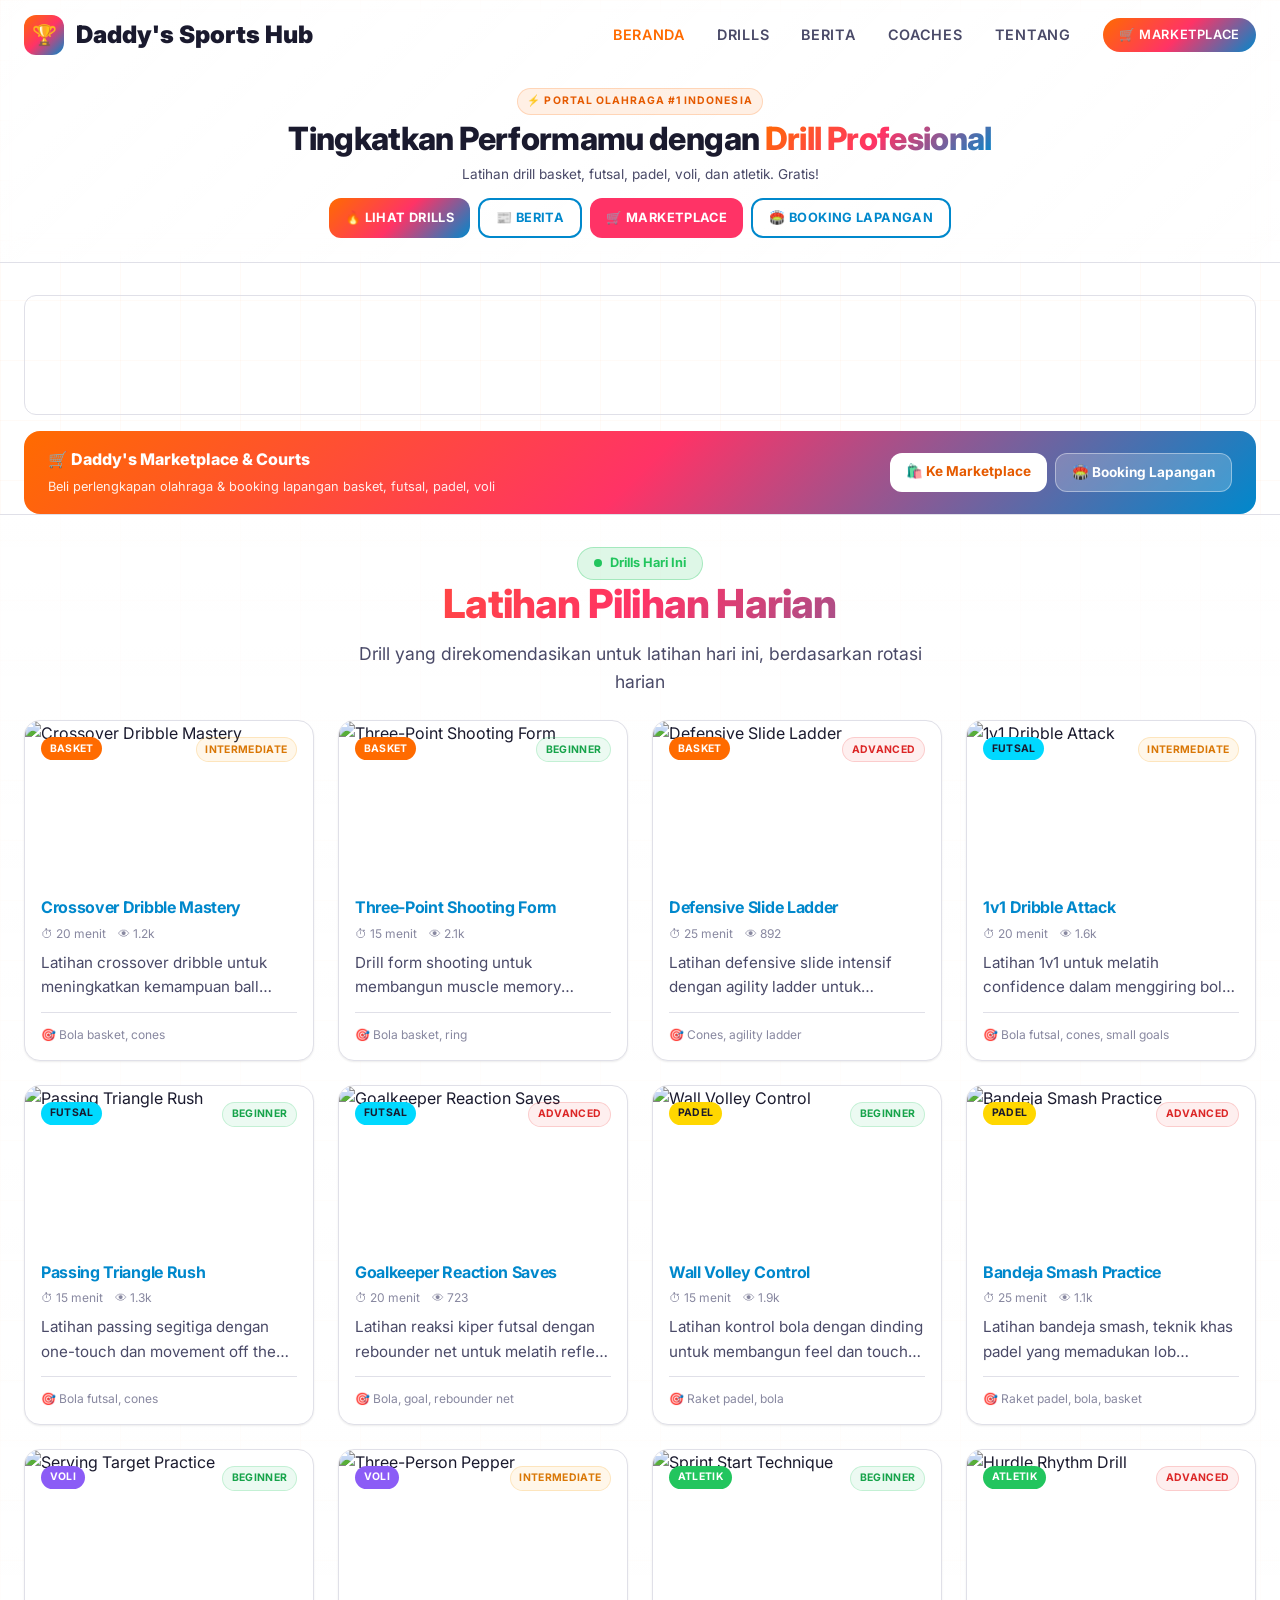
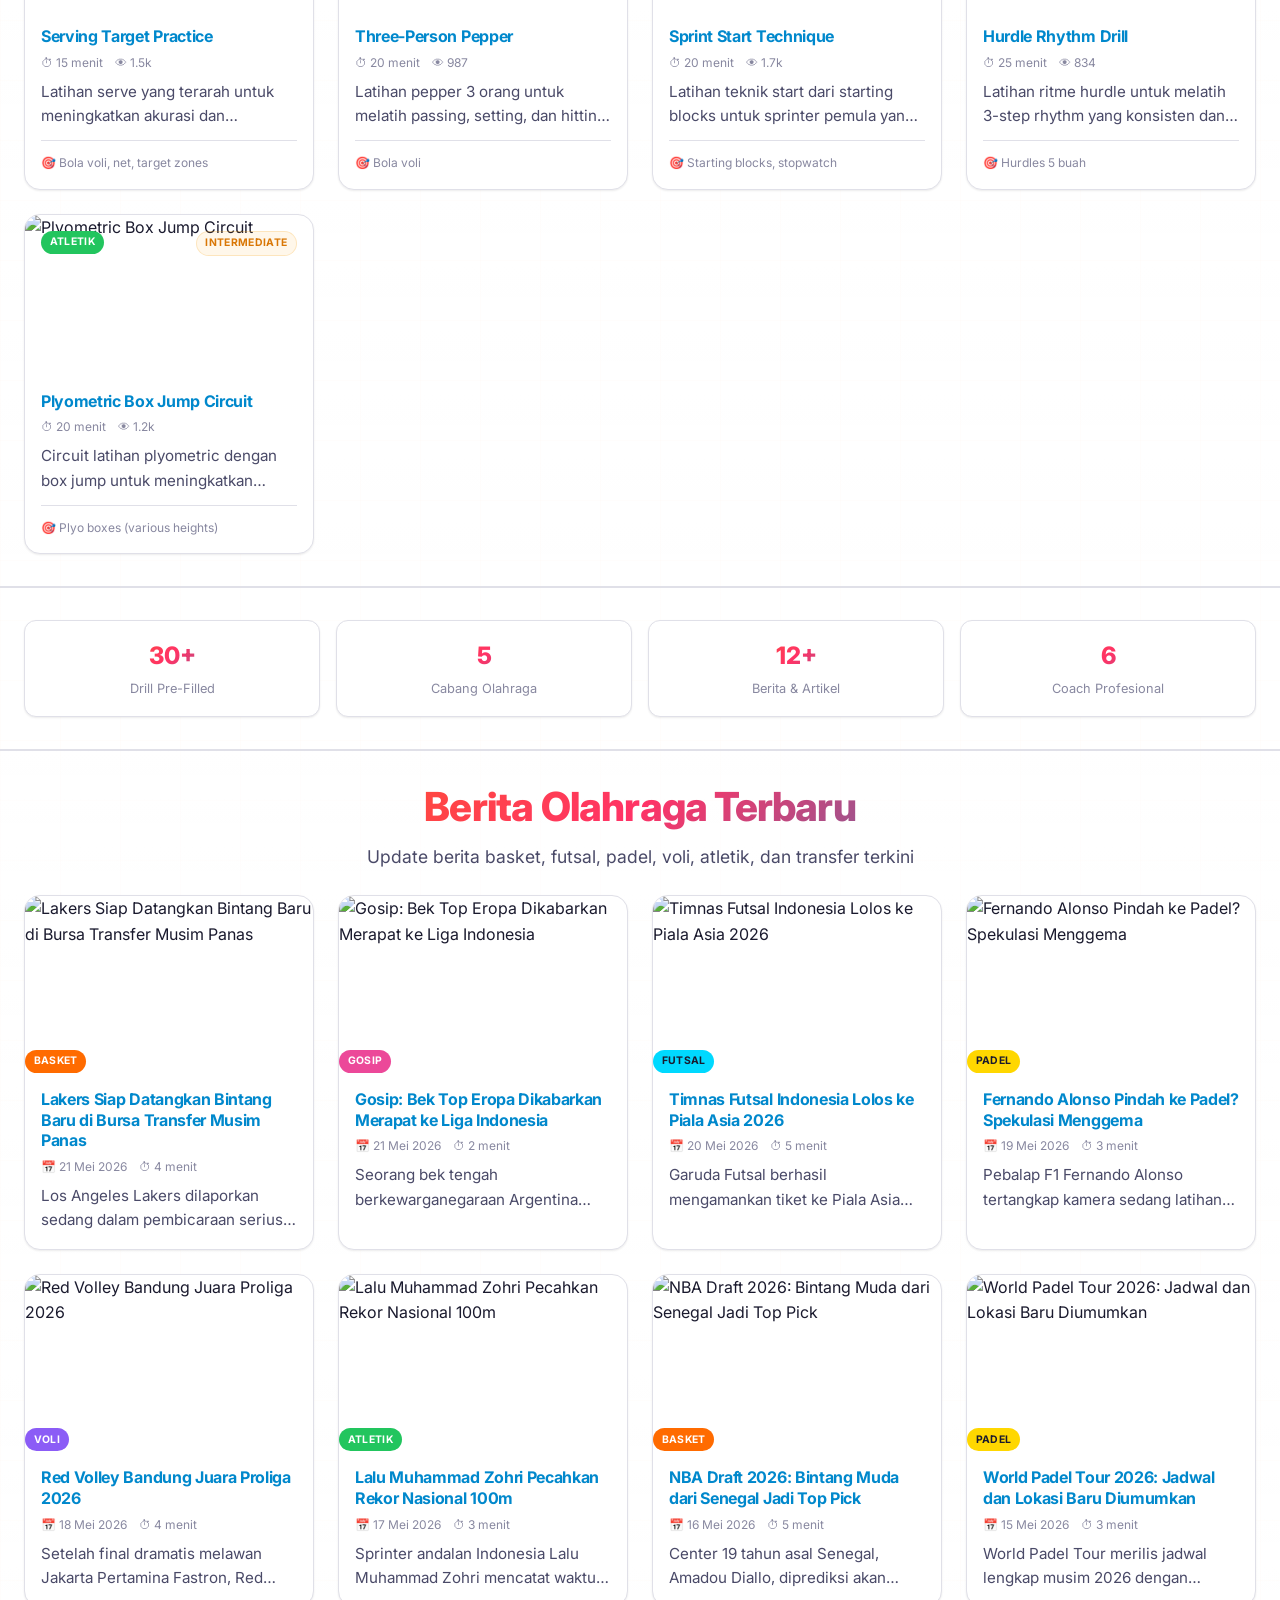
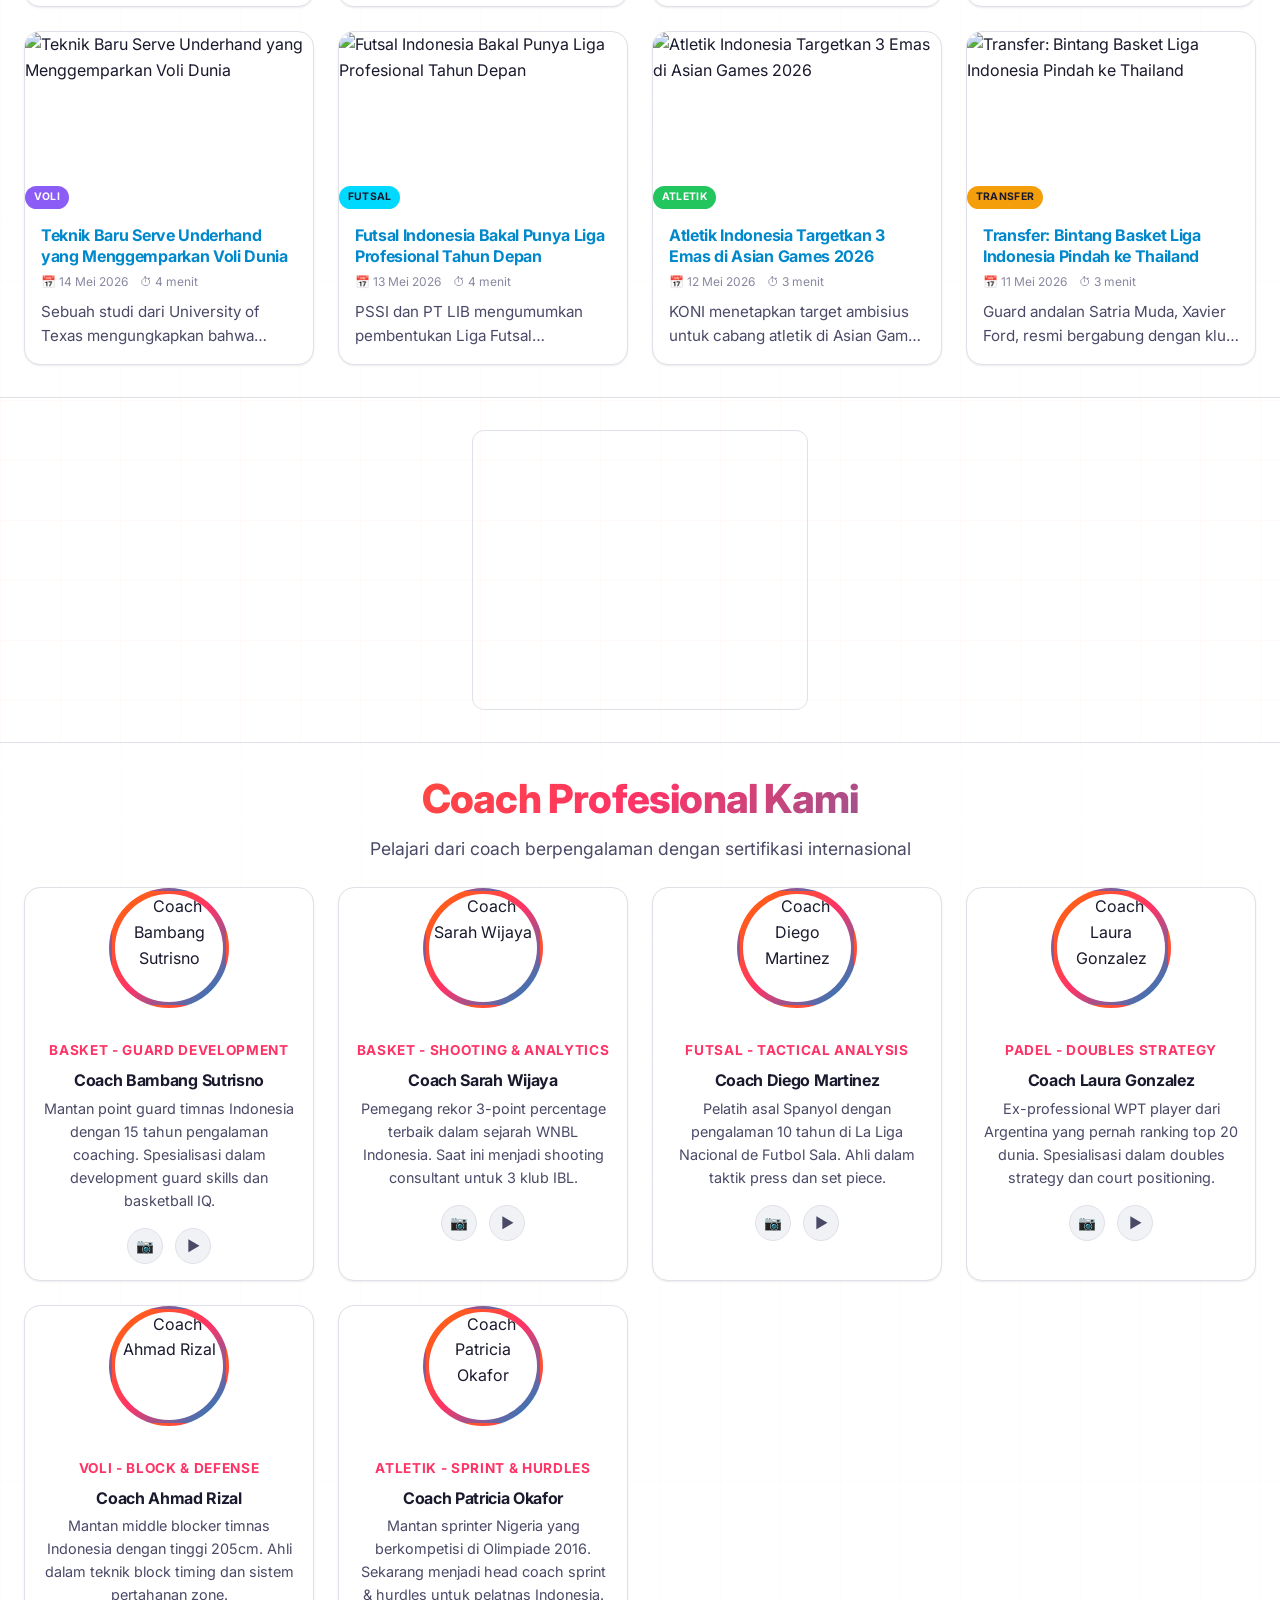
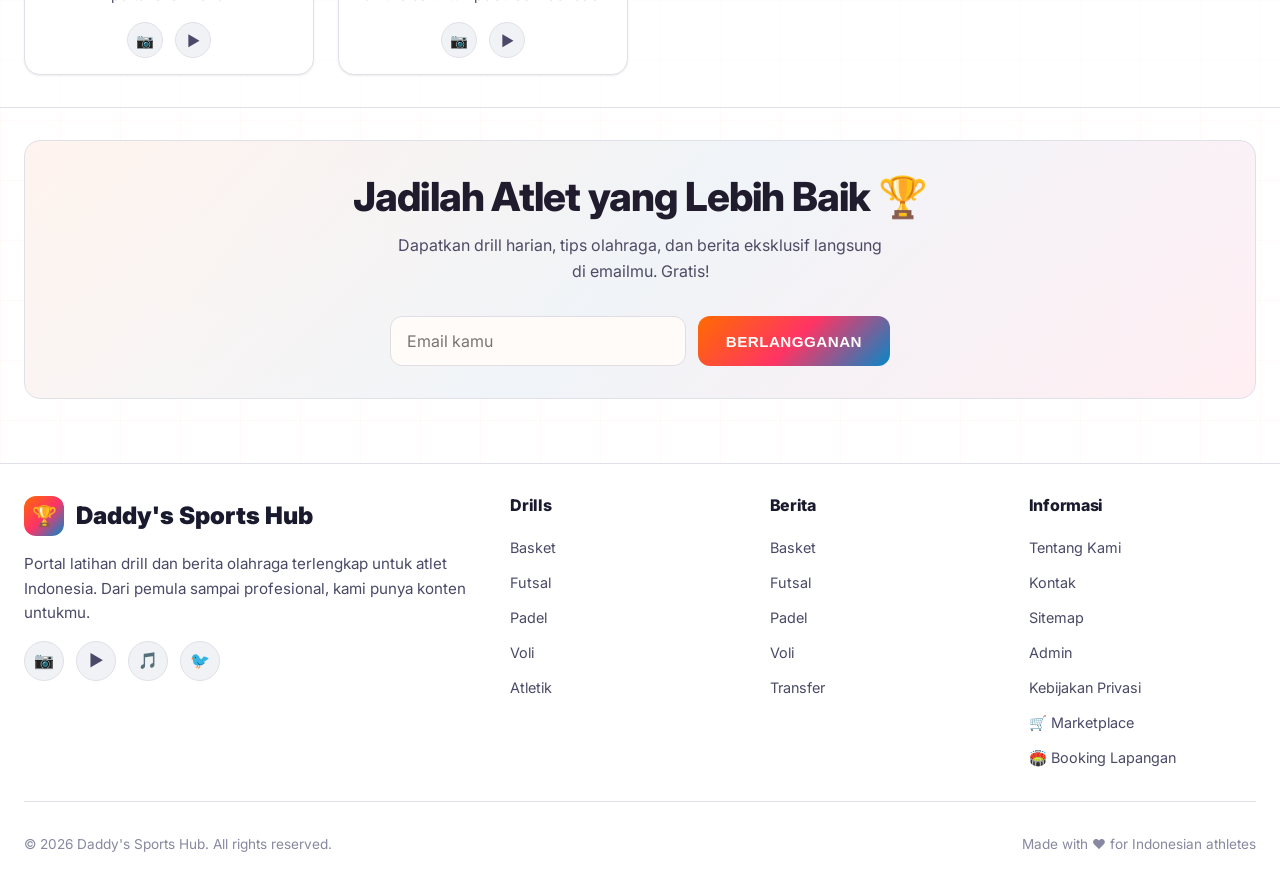
==== index.html @ c24eebd4 "init sports-drills-web" ====
<!DOCTYPE html>
<html lang="id">
<head>
  <meta charset="UTF-8">
  <meta name="viewport" content="width=device-width, initial-scale=1.0">
  <title>Daddy's Sports Hub - Latihan & Berita Olahraga Terlengkap</title>
  <meta name="description" content="Daddy's Sports Hub - Portal latihan drill basket, futsal, padel, voli, dan atletik terlengkap. Berita olahraga, tips dari coach profesional, dan konten sporty untuk atlet Indonesia.">
  <meta name="keywords" content="latihan basket, drill futsal, padel indonesia, voli, atletik, berita olahraga, tips olahraga">
  <meta property="og:title" content="Daddy's Sports Hub - Latihan & Berita Olahraga">
  <meta property="og:description" content="Portal latihan drill dan berita olahraga terlengkap untuk atlet Indonesia">
  <meta property="og:type" content="website">
  <meta property="og:url" content="https://www.daddys-sporthub.com/">
  <link rel="canonical" href="https://www.daddys-sporthub.com/">
  <link rel="preconnect" href="https://fonts.googleapis.com">
  <link rel="preconnect" href="https://fonts.gstatic.com" crossorigin>
  <link href="https://fonts.googleapis.com/css2?family=Inter:wght@400;500;600;700;800;900&display=swap" rel="stylesheet">
  <link rel="stylesheet" href="css/styles.css?v=2">
  <!-- Google AdSense -->
  <script async src="https://pagead2.googlesyndication.com/pagead/js/adsbygoogle.js?client=ca-pub-XXXXXXXXXXXXXXXX" crossorigin="anonymous"></script>
</head>
<body>
  <!-- Header + Hero -->
  <header class="header" style="position:relative;background: linear-gradient(135deg, rgba(255,255,255,0.35) 0%, rgba(255,255,255,0.25) 100%), url('https://images.unsplash.com/photo-1548690312-e3b507d8c110?w=1920') center/cover; border-bottom: 1px solid var(--border);">
    <div class="container header-inner">
      <a href="index.html" class="logo">
        <div class="logo-icon">🏆</div>
        <span>Daddy's Sports Hub</span>
      </a>
      <nav class="nav" role="navigation" aria-label="Main navigation">
        <a href="index.html" class="active">Beranda</a>
        <a href="drills.html">Drills</a>
        <a href="news.html">Berita</a>
        <a href="coaches.html">Coaches</a>
        <a href="about.html">Tentang</a>
        <a href="https://marketplace.daddys-sporthub.com" target="_blank" rel="noopener" style="background:var(--gradient-hero);color:#fff;padding:0.4rem 1rem;border-radius:9999px;font-size:0.8rem;">🛒 Marketplace</a>
      </nav>
      <button class="mobile-toggle" aria-label="Toggle menu" aria-expanded="false">☰</button>
    </div>
    <div class="container" style="text-align:center;padding: 1rem 0 1.5rem;">
      <div class="hero-badge" style="font-size:0.65rem;padding:0.25rem 0.6rem;margin-bottom:0.35rem;">⚡ Portal Olahraga #1 Indonesia</div>
      <h1 style="font-size:clamp(1.25rem, 3vw, 2rem);margin-bottom:0.35rem;">Tingkatkan Performamu dengan <span class="text-gradient">Drill Profesional</span></h1>
      <p style="font-size:0.85rem;margin-bottom:0.75rem;color:var(--text-secondary);">Latihan drill basket, futsal, padel, voli, dan atletik. Gratis!</p>
      <div style="display:flex;gap:0.5rem;justify-content:center;">
        <a href="drills.html" class="btn btn-primary btn-sm">🔥 Lihat Drills</a>
        <a href="news.html" class="btn btn-secondary btn-sm">📰 Berita</a>
        <a href="https://marketplace.daddys-sporthub.com" target="_blank" rel="noopener" class="btn btn-primary btn-sm" style="background:var(--accent);color:#fff;border-color:var(--accent);">🛒 Marketplace</a>
        <a href="https://marketplace.daddys-sporthub.com/courts" target="_blank" rel="noopener" class="btn btn-secondary btn-sm">🏟️ Booking Lapangan</a>
      </div>
    </div>
  </header>

  <!-- Ad Slot Banner -->
  <div class="container" style="padding-top: 1rem;">
    <div class="ad-slot ad-slot-banner" data-ad-slot style="background-image: url('https://images.unsplash.com/photo-1574623452334-1e0ac2b3ccb4?w=1200');">
      <ins class="adsbygoogle" style="display:block" data-ad-client="ca-pub-XXXXXXXXXXXXXXXX" data-ad-slot="1234567890" data-ad-format="auto" data-full-width-responsive="true"></ins>
    </div>
  </div>

  <!-- Marketplace CTA -->
  <div class="container">
    <div style="background: var(--gradient-hero); border-radius: var(--radius-lg); padding: 1rem 1.5rem; display: flex; align-items: center; justify-content: space-between; gap: 1rem; flex-wrap: wrap;">
      <div>
        <p style="color: #fff; font-weight: 800; font-size: 1rem; margin-bottom: 0.25rem;">🛒 Daddy's Marketplace & Courts</p>
        <p style="color: rgba(255,255,255,0.9); font-size: 0.8rem;">Beli perlengkapan olahraga & booking lapangan basket, futsal, padel, voli</p>
      </div>
      <div style="display: flex; gap: 0.5rem; flex-wrap: wrap;">
        <a href="https://marketplace.daddys-sporthub.com" target="_blank" rel="noopener" style="background: #fff; color: var(--primary-dark); padding: 0.5rem 1rem; border-radius: var(--radius); font-weight: 700; font-size: 0.85rem; white-space: nowrap;">🛍️ Ke Marketplace</a>
        <a href="https://marketplace.daddys-sporthub.com/courts" target="_blank" rel="noopener" style="background: rgba(255,255,255,0.2); color: #fff; padding: 0.5rem 1rem; border-radius: var(--radius); font-weight: 700; font-size: 0.85rem; white-space: nowrap; border: 1px solid rgba(255,255,255,0.4);">🏟️ Booking Lapangan</a>
      </div>
    </div>
  </div>

  </div>

  <!-- Daily Drills -->
  <section class="section" style="background: linear-gradient(rgba(255,255,255,0.7), rgba(255,255,255,0.6)), url('https://images.unsplash.com/photo-1549060279-7e168fcee0c2?w=1200') center/cover; border-top: 1px solid var(--border); border-bottom: 1px solid var(--border);">
    <div class="container">
      <div class="section-title">
        <span class="daily-indicator">Drills Hari Ini</span>
        <h2 class="text-gradient">Latihan Pilihan Harian</h2>
        <p>Drill yang direkomendasikan untuk latihan hari ini, berdasarkan rotasi harian</p>
      </div>
      <div class="grid grid-4" id="daily-drills"></div>
    </div>
  </section>

  <!-- Stats Section -->
  <section class="section" style="background: linear-gradient(rgba(255,255,255,0.7), rgba(255,255,255,0.6)), url('https://images.unsplash.com/photo-1571019614242-c5c5dee9f50b?w=1200') center/cover; border-top: 1px solid var(--border); border-bottom: 1px solid var(--border);">
    <div class="container">
      <div class="stats-grid" id="stats-grid">
        <div class="stat-card">
          <div class="stat-number">30+</div>
          <div class="stat-label">Drill Pre-Filled</div>
        </div>
        <div class="stat-card">
          <div class="stat-number">5</div>
          <div class="stat-label">Cabang Olahraga</div>
        </div>
        <div class="stat-card">
          <div class="stat-number">12+</div>
          <div class="stat-label">Berita & Artikel</div>
        </div>
        <div class="stat-card">
          <div class="stat-number">6</div>
          <div class="stat-label">Coach Profesional</div>
        </div>
      </div>
    </div>
  </section>

  </div>

  <!-- Featured News -->
  <section class="section" style="background: linear-gradient(rgba(255,255,255,0.7), rgba(255,255,255,0.6)), url('https://images.unsplash.com/photo-1594381898411-846e7d193883?w=1200') center/cover; border-top: 1px solid var(--border); border-bottom: 1px solid var(--border);">
    <div class="container">
      <div class="section-title">
        <h2 class="text-gradient">Berita Olahraga Terbaru</h2>
        <p>Update berita basket, futsal, padel, voli, atletik, dan transfer terkini</p>
      </div>
      <div class="grid grid-4" id="featured-news"></div>
    </div>
  </section>

  <!-- Ad Slot Rectangle -->
  <div class="container">
    <div class="ad-slot ad-slot-rectangle" data-ad-slot style="background-image: url('https://images.unsplash.com/photo-1554068865-24cecd4e34b8?w=600');">
      <ins class="adsbygoogle" style="display:block" data-ad-client="ca-pub-XXXXXXXXXXXXXXXX" data-ad-slot="1234567891" data-ad-format="auto"></ins>
    </div>
  </div>

  <!-- Coaches Preview -->
  <section class="section" style="background: linear-gradient(rgba(255,255,255,0.7), rgba(255,255,255,0.6)), url('https://images.unsplash.com/photo-1518611012118-696072aa579a?w=1200') center/cover; border-top: 1px solid var(--border); border-bottom: 1px solid var(--border);">
    <div class="container">
      <div class="section-title">
        <h2 class="text-gradient">Coach Profesional Kami</h2>
        <p>Pelajari dari coach berpengalaman dengan sertifikasi internasional</p>
      </div>
      <div class="grid grid-4" id="coaches-preview"></div>
    </div>
  </section>

  </div>

  <!-- Newsletter -->
  <section class="section">
    <div class="container">
      <div class="newsletter">
        <h2>Jadilah Atlet yang Lebih Baik 🏆</h2>
        <p>Dapatkan drill harian, tips olahraga, dan berita eksklusif langsung di emailmu. Gratis!</p>
        <form class="newsletter-form" onsubmit="event.preventDefault();">
          <input type="email" class="form-input" placeholder="Email kamu" required>
          <button type="submit" class="btn btn-primary">Berlangganan</button>
        </form>
      </div>
    </div>
  </section>

  <!-- Footer -->
  <footer class="footer">
    <div class="container">
      <div class="footer-grid">
        <div class="footer-brand">
          <div class="logo" style="margin-bottom:1rem;">
            <div class="logo-icon">🏆</div>
            <span>Daddy's Sports Hub</span>
          </div>
          <p>Portal latihan drill dan berita olahraga terlengkap untuk atlet Indonesia. Dari pemula sampai profesional, kami punya konten untukmu.</p>
          <div class="footer-social">
            <a href="#" aria-label="Instagram">📷</a>
            <a href="#" aria-label="YouTube">▶</a>
            <a href="#" aria-label="TikTok">🎵</a>
            <a href="#" aria-label="Twitter">🐦</a>
          </div>
        </div>
        <div>
          <h4>Drills</h4>
          <div class="footer-links">
            <a href="drills.html?sport=basket">Basket</a>
            <a href="drills.html?sport=futsal">Futsal</a>
            <a href="drills.html?sport=padel">Padel</a>
            <a href="drills.html?sport=voli">Voli</a>
            <a href="drills.html?sport=atletik">Atletik</a>
          </div>
        </div>
        <div>
          <h4>Berita</h4>
          <div class="footer-links">
            <a href="news.html?category=basket">Basket</a>
            <a href="news.html?category=futsal">Futsal</a>
            <a href="news.html?category=padel">Padel</a>
            <a href="news.html?category=voli">Voli</a>
            <a href="news.html?category=transfer">Transfer</a>
          </div>
        </div>
        <div>
          <h4>Informasi</h4>
          <div class="footer-links">
            <a href="about.html">Tentang Kami</a>
            <a href="contact.html">Kontak</a>
            <a href="sitemap.html">Sitemap</a>
            <a href="admin.html">Admin</a>
            <a href="privacy.html">Kebijakan Privasi</a>
            <a href="https://marketplace.daddys-sporthub.com" target="_blank" rel="noopener">🛒 Marketplace</a>
            <a href="https://marketplace.daddys-sporthub.com/courts" target="_blank" rel="noopener">🏟️ Booking Lapangan</a>
          </div>
        </div>
      </div>
      <div class="footer-bottom">
        <p>© <span class="current-year">2026</span> Daddy's Sports Hub. All rights reserved.</p>
        <p>Made with ❤️ for Indonesian athletes</p>
      </div>
    </div>
  </footer>

  <script src="js/data.js?v=2"></script>
  <script src="js/main.js?v=2"></script>
  <script>
    // Render Daily Drills
    (function() {
      const container = document.getElementById('daily-drills');
      let drills = loadContent().drills;
      container.innerHTML = drills.map(d => `
        <article class="card drill-card" data-animate>
          <div class="card-image">
            <img src="${d.image}" alt="${d.title}" loading="lazy">
            <span class="badge ${getSportBadgeClass(d.sport)} sport-badge">${sportNames[d.sport] || d.sport}</span>
            <span class="badge ${getDifficultyBadgeClass(d.difficulty)} difficulty-badge">${d.difficulty}</span>
          </div>
          <div class="card-content">
            <h3 class="card-title"><a href="drill-detail.html?id=${d.id}">${d.title}</a></h3>
            <div class="card-meta">
              <span>⏱ ${d.duration}</span>
              <span>👁 ${formatNumber(d.views)}</span>
            </div>
            <p class="card-excerpt">${d.excerpt}</p>
            <div class="drill-info">
              <span>🎯 ${d.equipment}</span>
            </div>
          </div>
        </article>
      `).join('');
    })();

    // Render Featured News
    (function() {
      const container = document.getElementById('featured-news');
      const news = loadContent().news.sort((a, b) => new Date(b.date) - new Date(a.date));
      container.innerHTML = news.map(n => `
        <article class="card news-card" data-animate>
          <div class="card-image">
            <img src="${n.image}" alt="${n.title}" loading="lazy">
            <span class="badge ${getSportBadgeClass(n.category)}">${n.category}</span>
          </div>
          <div class="card-content">
            <h3 class="card-title"><a href="news-detail.html?id=${n.id}">${n.title}</a></h3>
            <div class="card-meta">
              <span>📅 ${formatDate(n.date)}</span>
              <span>⏱ ${n.readTime}</span>
            </div>
            <p class="card-excerpt">${n.excerpt}</p>
          </div>
        </article>
      `).join('');
    })();

    // Render Coaches Preview
    (function() {
      const container = document.getElementById('coaches-preview');
      const coaches = getAllCoaches();
      container.innerHTML = coaches.map(c => `
        <div class="card coach-card" data-animate>
          <div class="coach-avatar">
            <img src="${c.image}" alt="${c.name}" loading="lazy">
          </div>
          <div class="card-content">
            <div class="coach-specialty">${c.specialty}</div>
            <h3 class="card-title">${c.name}</h3>
            <p class="coach-bio">${c.bio}</p>
            <div class="coach-social">
              <a href="https://instagram.com/${c.social.instagram.replace('@','')}" target="_blank" rel="noopener">📷</a>
              <a href="https://youtube.com/${c.social.youtube}" target="_blank" rel="noopener">▶</a>
            </div>
          </div>
        </div>
      `).join('');
    })();
  </script>
</body>
</html>
---- css/styles.css ----
/* ============================================
   SPORTS DRILLS WEB - Main Stylesheet
   Sporty, Bright, Responsive Design
   ============================================ */

/* CSS Variables */
:root {
  --primary: #FF6B00;
  --primary-dark: #E55A00;
  --secondary: #0088CC;
  --accent: #FF3366;
  --accent-dark: #E62E5C;
  --bg-dark: #F0F2F5;
  --bg-card: #FFFFFF;
  --bg-card-hover: #F8F9FA;
  --text-primary: #1A1A2E;
  --text-secondary: #4A4A68;
  --text-muted: #8888A0;
  --border: #E0E0E8;
  --success: #22C55E;
  --warning: #F59E0B;
  --danger: #EF4444;
  --gradient-hero: linear-gradient(135deg, #FF6B00 0%, #FF3366 50%, #0088CC 100%);
  --gradient-card: linear-gradient(145deg, #FFFFFF 0%, #F8F9FA 100%);
  --gradient-overlay: linear-gradient(180deg, rgba(255,255,255,0) 0%, rgba(255,255,255,0.95) 100%);
  --shadow-sm: 0 1px 2px rgba(0,0,0,0.08);
  --shadow: 0 4px 6px rgba(0,0,0,0.1);
  --shadow-lg: 0 10px 25px rgba(0,0,0,0.12);
  --shadow-glow: 0 0 20px rgba(255,107,0,0.2);
  --radius: 12px;
  --radius-lg: 16px;
  --radius-xl: 24px;
  --transition: all 0.3s cubic-bezier(0.4, 0, 0.2, 1);
}

/* Reset & Base */
*, *::before, *::after {
  box-sizing: border-box;
  margin: 0;
  padding: 0;
}

html {
  scroll-behavior: smooth;
  font-size: 16px;
}

body {
  font-family: 'Inter', -apple-system, BlinkMacSystemFont, 'Segoe UI', Roboto, sans-serif;
  background: #FFFFFF;
  color: var(--text-primary);
  line-height: 1.6;
  overflow-x: hidden;
  min-height: 100vh;
  background-image:
    linear-gradient(90deg, rgba(255,107,0,0.03) 1px, transparent 1px),
    linear-gradient(rgba(255,107,0,0.03) 1px, transparent 1px);
  background-size: 60px 60px;
}

img {
  max-width: 100%;
  height: auto;
  display: block;
}

a {
  color: var(--secondary);
  text-decoration: none;
  transition: var(--transition);
}

a:hover {
  color: var(--primary);
}

/* Scrollbar */
::-webkit-scrollbar {
  width: 8px;
}
::-webkit-scrollbar-track {
  background: #F0F2F5;
}
::-webkit-scrollbar-thumb {
  background: var(--border);
  border-radius: 4px;
}
::-webkit-scrollbar-thumb:hover {
  background: var(--primary);
}

/* ============================================
   TYPOGRAPHY
   ============================================ */
h1, h2, h3, h4, h5, h6 {
  font-weight: 800;
  line-height: 1.2;
  letter-spacing: -0.02em;
}

h1 { font-size: clamp(2rem, 5vw, 3.5rem); }
h2 { font-size: clamp(1.5rem, 4vw, 2.5rem); }
h3 { font-size: clamp(1.25rem, 3vw, 1.75rem); }
h4 { font-size: clamp(1.1rem, 2vw, 1.35rem); }

.text-gradient {
  background: var(--gradient-hero);
  -webkit-background-clip: text;
  -webkit-text-fill-color: transparent;
  background-clip: text;
}

.text-primary { color: var(--text-primary); }
.text-secondary { color: var(--text-secondary); }
.text-muted { color: var(--text-muted); }
.text-accent { color: var(--accent); }
.text-cyan { color: var(--secondary); }

/* ============================================
   UTILITIES
   ============================================ */
.container {
  width: 100%;
  max-width: 1280px;
  margin: 0 auto;
  padding: 0 1.5rem;
}

.section {
  padding: 2rem 0;
}

.section-title {
  text-align: center;
  margin-bottom: 1.5rem;
}

.section-title h2 {
  margin-bottom: 0.75rem;
}

.section-title p {
  color: var(--text-secondary);
  font-size: 1.1rem;
  max-width: 600px;
  margin: 0 auto;
}

/* Badge */
.badge {
  display: inline-flex;
  align-items: center;
  gap: 0.25rem;
  padding: 0.2rem 0.55rem;
  border-radius: 9999px;
  font-size: 0.65rem;
  font-weight: 700;
  text-transform: uppercase;
  letter-spacing: 0.03em;
}

.badge-basket { background: #FF6B00; color: white; }
.badge-futsal { background: #00D9FF; color: #1A1A2E; }
.badge-padel { background: #FFD700; color: #1A1A2E; }
.badge-voli { background: #8B5CF6; color: white; }
.badge-atletik { background: #22C55E; color: white; }
.badge-gosip { background: #EC4899; color: white; }
.badge-transfer { background: #F59E0B; color: #1A1A2E; }

.badge-difficulty-beginner { background: #22C55E15; color: #16A34A; border: 1px solid #22C55E33; }
.badge-difficulty-intermediate { background: #F59E0B15; color: #D97706; border: 1px solid #F59E0B33; }
.badge-difficulty-advanced { background: #EF444415; color: #DC2626; border: 1px solid #EF444433; }

/* Button */
.btn {
  display: inline-flex;
  align-items: center;
  justify-content: center;
  gap: 0.5rem;
  padding: 0.875rem 1.75rem;
  border-radius: var(--radius);
  font-weight: 700;
  font-size: 0.95rem;
  border: none;
  cursor: pointer;
  transition: var(--transition);
  text-transform: uppercase;
  letter-spacing: 0.03em;
}

.btn:hover {
  transform: translateY(-2px);
  box-shadow: var(--shadow-lg);
}

.btn-primary {
  background: var(--gradient-hero);
  color: #FFFFFF;
}

.btn-primary:hover {
  filter: brightness(1.1);
  color: #FFFFFF;
}

.btn-secondary {
  background: transparent;
  color: var(--secondary);
  border: 2px solid var(--secondary);
}

.btn-secondary:hover {
  background: var(--secondary);
  color: #FFFFFF;
}

.btn-outline {
  background: transparent;
  color: var(--text-primary);
  border: 2px solid var(--border);
}

.btn-outline:hover {
  border-color: var(--primary);
  color: var(--primary);
}

.btn-sm {
  padding: 0.5rem 1rem;
  font-size: 0.8rem;
}

.btn-lg {
  padding: 1rem 2.5rem;
  font-size: 1.1rem;
}

/* Card */
.card {
  background: #FFFFFF;
  border: 1px solid var(--border);
  border-radius: var(--radius-lg);
  overflow: hidden;
  transition: var(--transition);
  box-shadow: var(--shadow-sm);
}

.card:hover {
  transform: translateY(-4px);
  border-color: var(--primary);
  box-shadow: var(--shadow-lg);
}

.card-image {
  position: relative;
  overflow: hidden;
}

.card-image img {
  width: 100%;
  height: 160px;
  object-fit: cover;
  transition: transform 0.5s ease;
}

.card:hover .card-image img {
  transform: scale(1.05);
}

.card-content {
  padding: 1rem;
}

.card-title {
  font-size: 1rem;
  font-weight: 700;
  margin-bottom: 0.35rem;
  line-height: 1.3;
}

.card-meta {
  display: flex;
  align-items: center;
  gap: 0.75rem;
  font-size: 0.75rem;
  color: var(--text-muted);
  margin-bottom: 0.5rem;
}

.card-excerpt {
  color: var(--text-secondary);
  font-size: 0.95rem;
  line-height: 1.6;
  display: -webkit-box;
  -webkit-line-clamp: 2;
  -webkit-box-orient: vertical;
  overflow: hidden;
}

/* Grid */
.grid {
  display: grid;
  gap: 1.5rem;
}

.grid-2 { grid-template-columns: repeat(2, 1fr); }
.grid-3 { grid-template-columns: repeat(3, 1fr); }
.grid-4 { grid-template-columns: repeat(4, 1fr); }

/* ============================================
   HEADER & NAVIGATION
   ============================================ */
.header {
  position: fixed;
  top: 0;
  left: 0;
  right: 0;
  z-index: 1000;
  background: rgba(255, 255, 255, 0.95);
  backdrop-filter: blur(12px);
  border-bottom: 1px solid var(--border);
}

.header-inner {
  display: flex;
  align-items: center;
  justify-content: space-between;
  height: 70px;
}

.logo {
  display: flex;
  align-items: center;
  gap: 0.75rem;
  font-weight: 900;
  font-size: 1.5rem;
  color: var(--text-primary);
}

.logo:hover {
  color: var(--text-primary);
}

.logo-icon {
  width: 40px;
  height: 40px;
  background: var(--gradient-hero);
  border-radius: var(--radius);
  display: flex;
  align-items: center;
  justify-content: center;
  font-size: 1.25rem;
}

.nav {
  display: flex;
  align-items: center;
  gap: 2rem;
}

.nav a {
  color: var(--text-secondary);
  font-weight: 600;
  font-size: 0.9rem;
  text-transform: uppercase;
  letter-spacing: 0.05em;
  position: relative;
}

.nav a::after {
  content: '';
  position: absolute;
  bottom: -4px;
  left: 0;
  width: 0;
  height: 2px;
  background: var(--gradient-hero);
  transition: width 0.3s ease;
}

.nav a:hover {
  color: var(--primary);
}

.nav a:hover::after {
  width: 100%;
}

.nav a.active {
  color: var(--primary);
}

.mobile-toggle {
  display: none;
  background: none;
  border: none;
  color: var(--text-primary);
  font-size: 1.5rem;
  cursor: pointer;
}

/* ============================================
   HERO SECTION
   ============================================ */
.hero {
  position: relative;
  min-height: 90vh;
  display: flex;
  align-items: center;
  justify-content: center;
  padding: 8rem 0 4rem;
  overflow: hidden;
}

.hero-bg {
  position: absolute;
  inset: 0;
  background: 
    radial-gradient(ellipse at 20% 50%, rgba(255,107,0,0.15) 0%, transparent 50%),
    radial-gradient(ellipse at 80% 50%, rgba(0,217,255,0.1) 0%, transparent 50%),
    radial-gradient(ellipse at 50% 100%, rgba(255,215,0,0.08) 0%, transparent 50%);
  pointer-events: none;
}

.hero-particles {
  position: absolute;
  inset: 0;
  overflow: hidden;
  pointer-events: none;
}

.hero-particle {
  position: absolute;
  width: 6px;
  height: 6px;
  background: var(--primary);
  border-radius: 50%;
  opacity: 0.3;
  animation: float 8s ease-in-out infinite;
}

@keyframes float {
  0%, 100% { transform: translateY(0) translateX(0); opacity: 0.3; }
  50% { transform: translateY(-30px) translateX(15px); opacity: 0.7; }
}

.hero-content {
  position: relative;
  z-index: 2;
  text-align: center;
  max-width: 800px;
}

.hero-badge {
  display: inline-flex;
  align-items: center;
  gap: 0.5rem;
  background: rgba(255,107,0,0.1);
  border: 1px solid rgba(255,107,0,0.2);
  color: var(--primary-dark);
  padding: 0.5rem 1.25rem;
  border-radius: 9999px;
  font-size: 0.85rem;
  font-weight: 700;
  margin-bottom: 1.5rem;
  text-transform: uppercase;
  letter-spacing: 0.1em;
}

.hero h1 {
  margin-bottom: 1.5rem;
  line-height: 1.1;
}

.hero p {
  font-size: 1.25rem;
  color: var(--text-secondary);
  margin-bottom: 2.5rem;
  max-width: 600px;
  margin-left: auto;
  margin-right: auto;
}

.hero-cta {
  display: flex;
  gap: 1rem;
  justify-content: center;
  flex-wrap: wrap;
}

/* Daily Indicator */
.daily-indicator {
  display: inline-flex;
  align-items: center;
  gap: 0.5rem;
  background: rgba(34,197,94,0.15);
  border: 1px solid rgba(34,197,94,0.3);
  color: var(--success);
  padding: 0.35rem 1rem;
  border-radius: 9999px;
  font-size: 0.8rem;
  font-weight: 700;
}

.daily-indicator::before {
  content: '';
  width: 8px;
  height: 8px;
  background: var(--success);
  border-radius: 50%;
  animation: pulse 2s infinite;
}

@keyframes pulse {
  0%, 100% { opacity: 1; transform: scale(1); }
  50% { opacity: 0.5; transform: scale(1.2); }
}

/* ============================================
   AD SLOTS
   ============================================ */
.ad-slot {
  border: 1px solid var(--border);
  border-radius: var(--radius);
  display: flex;
  align-items: center;
  justify-content: center;
  overflow: hidden;
  position: relative;
  margin: 1rem 0;
  background-size: cover;
  background-position: center;
}

.ad-slot ins {
  position: relative;
  z-index: 2;
}

.ad-slot-banner {
  width: 100%;
  min-height: 120px;
}

.ad-slot-rectangle {
  width: 100%;
  max-width: 336px;
  min-height: 280px;
  margin: 2rem auto;
}

.ad-slot-sidebar {
  width: 100%;
  min-height: 600px;
}

.ad-label {
  font-size: 0.7rem;
  text-transform: uppercase;
  letter-spacing: 0.1em;
  color: var(--text-muted);
  margin-bottom: 0.5rem;
  text-align: center;
}

/* ============================================
   DRILL CARDS
   ============================================ */
.drill-card {
  position: relative;
}

.drill-card .sport-badge {
  position: absolute;
  top: 1rem;
  left: 1rem;
  z-index: 2;
}

.drill-card .difficulty-badge {
  position: absolute;
  top: 1rem;
  right: 1rem;
  z-index: 2;
}

.drill-info {
  display: flex;
  gap: 0.75rem;
  margin-top: 0.75rem;
  padding-top: 0.75rem;
  border-top: 1px solid var(--border);
  font-size: 0.75rem;
  color: var(--text-muted);
}

.drill-info span {
  display: flex;
  align-items: center;
  gap: 0.35rem;
}

/* Drill Detail Page */
.drill-detail {
  padding-top: 6rem;
}

.drill-header {
  background: #FFFFFF;
  border: 1px solid var(--border);
  border-radius: var(--radius-lg);
  padding: 2rem;
  margin-bottom: 2rem;
  box-shadow: var(--shadow-sm);
}

.drill-steps {
  counter-reset: step;
}

.drill-step {
  display: flex;
  gap: 1.5rem;
  padding: 1.5rem;
  background: #F8F9FA;
  border: 1px solid var(--border);
  border-radius: var(--radius);
  margin-bottom: 1rem;
}

.drill-step::before {
  counter-increment: step;
  content: counter(step);
  flex-shrink: 0;
  width: 40px;
  height: 40px;
  background: var(--gradient-hero);
  border-radius: 50%;
  display: flex;
  align-items: center;
  justify-content: center;
  font-weight: 900;
  color: #FFFFFF;
  font-size: 1.1rem;
}

/* Video Embed */
.video-container {
  position: relative;
  padding-bottom: 56.25%;
  height: 0;
  overflow: hidden;
  border-radius: var(--radius-lg);
  background: #F0F2F5;
}

.video-container iframe,
.video-container video {
  position: absolute;
  top: 0;
  left: 0;
  width: 100%;
  height: 100%;
  border: none;
}

/* ============================================
   COACH CARDS
   ============================================ */
.coach-card {
  text-align: center;
}

.coach-avatar {
  width: 120px;
  height: 120px;
  border-radius: 50%;
  margin: 0 auto 1rem;
  border: 3px solid transparent;
  background: var(--gradient-hero);
  padding: 3px;
}

.coach-avatar img {
  width: 100%;
  height: 100%;
  border-radius: 50%;
  object-fit: cover;
  background: #FFFFFF;
}

.coach-specialty {
  color: var(--accent);
  font-size: 0.85rem;
  font-weight: 700;
  text-transform: uppercase;
  letter-spacing: 0.05em;
  margin-bottom: 0.5rem;
}

.coach-bio {
  color: var(--text-secondary);
  font-size: 0.9rem;
  line-height: 1.6;
}

.coach-social {
  display: flex;
  justify-content: center;
  gap: 0.75rem;
  margin-top: 1rem;
}

.coach-social a {
  width: 36px;
  height: 36px;
  border-radius: 50%;
  background: #F0F2F5;
  border: 1px solid var(--border);
  display: flex;
  align-items: center;
  justify-content: center;
  color: var(--text-secondary);
  font-size: 0.9rem;
}

.coach-social a:hover {
  background: var(--primary);
  color: white;
  border-color: var(--primary);
}

/* ============================================
   NEWS CARDS
   ============================================ */
.news-card {
  display: flex;
  flex-direction: column;
}

.news-card .card-image img {
  height: 150px;
}

/* ============================================
   FORMS
   ============================================ */
.form-group {
  margin-bottom: 1.5rem;
}

.form-label {
  display: block;
  font-weight: 600;
  margin-bottom: 0.5rem;
  color: var(--text-primary);
}

.form-input,
.form-textarea,
.form-select {
  width: 100%;
  padding: 0.875rem 1rem;
  background: #FFFFFF;
  border: 1px solid var(--border);
  border-radius: var(--radius);
  color: var(--text-primary);
  font-family: inherit;
  font-size: 1rem;
  transition: var(--transition);
}

.form-input:focus,
.form-textarea:focus,
.form-select:focus {
  outline: none;
  border-color: var(--primary);
  box-shadow: 0 0 0 3px rgba(255,107,0,0.1);
}

.form-textarea {
  resize: vertical;
  min-height: 120px;
}

.form-hint {
  font-size: 0.85rem;
  color: var(--text-muted);
  margin-top: 0.35rem;
}

/* ============================================
   ADMIN PANEL
   ============================================ */
.admin-login {
  min-height: 100vh;
  display: flex;
  align-items: center;
  justify-content: center;
  padding: 2rem;
}

.admin-login-box {
  width: 100%;
  max-width: 420px;
  background: #FFFFFF;
  border: 1px solid var(--border);
  border-radius: var(--radius-lg);
  padding: 2.5rem;
  box-shadow: var(--shadow-lg);
}

.admin-login-box h2 {
  text-align: center;
  margin-bottom: 0.5rem;
}

.admin-login-box p {
  text-align: center;
  color: var(--text-secondary);
  margin-bottom: 2rem;
}

.admin-panel {
  padding-top: 6rem;
  min-height: 100vh;
}

.admin-grid {
  display: grid;
  grid-template-columns: 260px 1fr;
  gap: 2rem;
  min-height: calc(100vh - 6rem);
}

.admin-sidebar {
  background: #FFFFFF;
  border-right: 1px solid var(--border);
  padding: 1.5rem;
}

.admin-sidebar h3 {
  font-size: 0.8rem;
  text-transform: uppercase;
  letter-spacing: 0.1em;
  color: var(--text-muted);
  margin-bottom: 1rem;
}

.admin-nav {
  display: flex;
  flex-direction: column;
  gap: 0.25rem;
}

.admin-nav a {
  padding: 0.75rem 1rem;
  border-radius: var(--radius);
  color: var(--text-secondary);
  font-weight: 600;
  font-size: 0.9rem;
}

.admin-nav a:hover,
.admin-nav a.active {
  background: rgba(255,107,0,0.1);
  color: var(--primary);
}

.admin-content {
  padding: 2rem 0;
}

.admin-card {
  background: #FFFFFF;
  border: 1px solid var(--border);
  border-radius: var(--radius-lg);
  padding: 2rem;
  margin-bottom: 2rem;
  box-shadow: var(--shadow-sm);
}

.admin-card h3 {
  margin-bottom: 1.5rem;
  display: flex;
  align-items: center;
  gap: 0.75rem;
}

.ai-status {
  display: inline-flex;
  align-items: center;
  gap: 0.5rem;
  padding: 0.5rem 1rem;
  border-radius: var(--radius);
  font-size: 0.85rem;
  font-weight: 600;
}

.ai-status.ready {
  background: rgba(34,197,94,0.15);
  color: var(--success);
}

.ai-status.error {
  background: rgba(239,68,68,0.15);
  color: var(--danger);
}

.ai-status.loading {
  background: rgba(245,158,11,0.15);
  color: var(--warning);
}

/* Table */
.data-table {
  width: 100%;
  border-collapse: collapse;
  font-size: 0.9rem;
}

.data-table th,
.data-table td {
  padding: 0.875rem 1rem;
  text-align: left;
  border-bottom: 1px solid var(--border);
}

.data-table th {
  font-weight: 700;
  color: var(--text-muted);
  text-transform: uppercase;
  font-size: 0.75rem;
  letter-spacing: 0.05em;
}

.data-table tr:hover td {
  background: rgba(255,107,0,0.03);
}

.data-table .actions {
  display: flex;
  gap: 0.5rem;
}

.data-table .actions button {
  background: none;
  border: none;
  color: var(--text-secondary);
  cursor: pointer;
  padding: 0.35rem;
  border-radius: 4px;
}

.data-table .actions button:hover {
  background: #F0F2F5;
  color: var(--primary);
}

/* ============================================
   SIDEBAR LAYOUT
   ============================================ */
.content-with-sidebar {
  display: grid;
  grid-template-columns: 1fr 320px;
  gap: 2rem;
}

.sidebar {
  display: flex;
  flex-direction: column;
  gap: 2rem;
}

.sidebar-widget {
  background: #FFFFFF;
  border: 1px solid var(--border);
  border-radius: var(--radius-lg);
  padding: 1.5rem;
  box-shadow: var(--shadow-sm);
}

.sidebar-widget h4 {
  margin-bottom: 1rem;
  font-size: 1rem;
}

.sidebar-list {
  display: flex;
  flex-direction: column;
  gap: 0.75rem;
}

.sidebar-list a {
  display: flex;
  gap: 0.75rem;
  padding: 0.75rem;
  border-radius: var(--radius);
  background: rgba(255,255,255,0.03);
}

.sidebar-list a:hover {
  background: rgba(255,107,0,0.1);
}

.sidebar-list img {
  width: 60px;
  height: 60px;
  border-radius: var(--radius);
  object-fit: cover;
}

.sidebar-list .info {
  flex: 1;
}

.sidebar-list .info h5 {
  font-size: 0.9rem;
  margin-bottom: 0.25rem;
}

.sidebar-list .info span {
  font-size: 0.75rem;
  color: var(--text-muted);
}

/* ============================================
   FILTER TABS
   ============================================ */
.filter-tabs {
  display: flex;
  gap: 0.5rem;
  flex-wrap: wrap;
  margin-bottom: 2rem;
  padding: 0.5rem;
  background: #FFFFFF;
  border-radius: var(--radius);
  border: 1px solid var(--border);
}

.filter-tabs button {
  padding: 0.6rem 1.25rem;
  border-radius: var(--radius);
  border: none;
  background: transparent;
  color: var(--text-secondary);
  font-weight: 600;
  font-size: 0.9rem;
  cursor: pointer;
  transition: var(--transition);
}

.filter-tabs button:hover {
  color: var(--primary);
  background: rgba(255,107,0,0.05);
}

.filter-tabs button.active {
  background: var(--gradient-hero);
  color: #FFFFFF;
}

/* ============================================
   PAGINATION
   ============================================ */
.pagination {
  display: flex;
  justify-content: center;
  gap: 0.5rem;
  margin-top: 3rem;
}

.pagination a,
.pagination span {
  padding: 0.6rem 1rem;
  border-radius: var(--radius);
  font-weight: 600;
  font-size: 0.9rem;
}

.pagination a {
  background: #FFFFFF;
  border: 1px solid var(--border);
  color: var(--text-secondary);
}

.pagination a:hover {
  border-color: var(--primary);
  color: var(--primary);
}

.pagination span {
  background: var(--gradient-hero);
  color: #FFFFFF;
}

/* ============================================
   NEWSLETTER
   ============================================ */
.newsletter {
  background: linear-gradient(135deg, #FFF5F0 0%, #F0F8FF 50%, #FFF0F5 100%);
  border: 1px solid var(--border);
  border-radius: var(--radius-lg);
  padding: 2rem;
  text-align: center;
  position: relative;
  overflow: hidden;
}

.newsletter::before {
  content: '';
  position: absolute;
  top: -50%;
  left: -50%;
  width: 200%;
  height: 200%;
  background: radial-gradient(circle, rgba(255,107,0,0.03) 0%, transparent 70%);
  pointer-events: none;
}

.newsletter h2 {
  margin-bottom: 0.75rem;
}

.newsletter p {
  color: var(--text-secondary);
  margin-bottom: 2rem;
  max-width: 500px;
  margin-left: auto;
  margin-right: auto;
}

.newsletter-form {
  display: flex;
  gap: 0.75rem;
  max-width: 500px;
  margin: 0 auto;
}

.newsletter-form input {
  flex: 1;
}

/* ============================================
   FOOTER
   ============================================ */
.footer {
  background: #FFFFFF;
  border-top: 1px solid var(--border);
  padding: 2rem 0 1.5rem;
  margin-top: 2rem;
}

.footer-grid {
  display: grid;
  grid-template-columns: 2fr 1fr 1fr 1fr;
  gap: 2rem;
  margin-bottom: 2rem;
}

.footer-brand p {
  color: var(--text-secondary);
  margin: 1rem 0;
  font-size: 0.95rem;
}

.footer-social {
  display: flex;
  gap: 0.75rem;
}

.footer-social a {
  width: 40px;
  height: 40px;
  border-radius: 50%;
  background: #F0F2F5;
  border: 1px solid var(--border);
  display: flex;
  align-items: center;
  justify-content: center;
  color: var(--text-secondary);
}

.footer-social a:hover {
  background: var(--primary);
  color: white;
  border-color: var(--primary);
}

.footer h4 {
  font-size: 1rem;
  margin-bottom: 1.25rem;
  color: var(--text-primary);
}

.footer-links {
  display: flex;
  flex-direction: column;
  gap: 0.75rem;
}

.footer-links a {
  color: var(--text-secondary);
  font-size: 0.9rem;
}

.footer-links a:hover {
  color: var(--accent);
}

.footer-bottom {
  border-top: 1px solid var(--border);
  padding-top: 2rem;
  display: flex;
  justify-content: space-between;
  align-items: center;
  flex-wrap: wrap;
  gap: 1rem;
  color: var(--text-muted);
  font-size: 0.85rem;
}

/* ============================================
   SITEMAP PAGE
   ============================================ */
.sitemap-grid {
  display: grid;
  grid-template-columns: repeat(auto-fit, minmax(280px, 1fr));
  gap: 2rem;
}

.sitemap-section h3 {
  margin-bottom: 1rem;
  padding-bottom: 0.75rem;
  border-bottom: 2px solid var(--primary);
}

.sitemap-section ul {
  list-style: none;
}

.sitemap-section li {
  margin-bottom: 0.5rem;
}

.sitemap-section a {
  color: var(--text-secondary);
  display: flex;
  align-items: center;
  gap: 0.5rem;
  padding: 0.5rem;
  border-radius: var(--radius);
}

.sitemap-section a:hover {
  background: rgba(255,107,0,0.05);
  color: var(--primary);
}

/* ============================================
   TOAST NOTIFICATIONS
   ============================================ */
.toast-container {
  position: fixed;
  bottom: 2rem;
  right: 2rem;
  z-index: 9999;
  display: flex;
  flex-direction: column;
  gap: 0.75rem;
}

.toast {
  background: #FFFFFF;
  border: 1px solid var(--border);
  border-radius: var(--radius);
  padding: 1rem 1.5rem;
  box-shadow: var(--shadow-lg);
  display: flex;
  align-items: center;
  gap: 0.75rem;
  min-width: 300px;
  animation: slideIn 0.3s ease;
}

.toast.success { border-left: 4px solid var(--success); }
.toast.error { border-left: 4px solid var(--danger); }
.toast.warning { border-left: 4px solid var(--warning); }

@keyframes slideIn {
  from { transform: translateX(100%); opacity: 0; }
  to { transform: translateX(0); opacity: 1; }
}

/* ============================================
   LOADING SKELETON
   ============================================ */
.skeleton {
  background: linear-gradient(90deg, #F0F2F5 25%, #E8E8F0 50%, #F0F2F5 75%);
  background-size: 200% 100%;
  animation: shimmer 1.5s infinite;
  border-radius: var(--radius);
}

@keyframes shimmer {
  0% { background-position: 200% 0; }
  100% { background-position: -200% 0; }
}

/* ============================================
   MODAL
   ============================================ */
.modal-overlay {
  position: fixed;
  inset: 0;
  background: rgba(0,0,0,0.7);
  backdrop-filter: blur(4px);
  z-index: 2000;
  display: flex;
  align-items: center;
  justify-content: center;
  padding: 2rem;
  opacity: 0;
  visibility: hidden;
  transition: var(--transition);
}

.modal-overlay.active {
  opacity: 1;
  visibility: visible;
}

.modal {
  background: #FFFFFF;
  border: 1px solid var(--border);
  border-radius: var(--radius-lg);
  width: 100%;
  max-width: 600px;
  max-height: 90vh;
  overflow-y: auto;
  transform: scale(0.95);
  transition: var(--transition);
}

.modal-overlay.active .modal {
  transform: scale(1);
}

.modal-header {
  padding: 1.5rem;
  border-bottom: 1px solid var(--border);
  display: flex;
  justify-content: space-between;
  align-items: center;
}

.modal-header h3 {
  font-size: 1.25rem;
}

.modal-close {
  background: none;
  border: none;
  color: var(--text-muted);
  font-size: 1.5rem;
  cursor: pointer;
}

.modal-close:hover {
  color: var(--text-primary);
}

.modal-body {
  padding: 1.5rem;
}

.modal-footer {
  padding: 1.5rem;
  border-top: 1px solid var(--border);
  display: flex;
  justify-content: flex-end;
  gap: 0.75rem;
}

/* ============================================
   ARTICLE / CONTENT STYLES
   ============================================ */
.article-content {
  font-size: 1.05rem;
  line-height: 1.8;
  color: var(--text-secondary);
}

.article-content h2,
.article-content h3 {
  color: var(--text-primary);
  margin: 2rem 0 1rem;
}

.article-content p {
  margin-bottom: 1.25rem;
}

.article-content ul,
.article-content ol {
  margin: 1rem 0 1.5rem 1.5rem;
}

.article-content li {
  margin-bottom: 0.5rem;
}

.article-content img {
  border-radius: var(--radius-lg);
  margin: 1.5rem 0;
}

.article-content blockquote {
  border-left: 4px solid var(--primary);
  padding-left: 1.5rem;
  margin: 1.5rem 0;
  font-style: italic;
  color: var(--text-muted);
}

/* ============================================
   STATS SECTION
   ============================================ */
.stats-grid {
  display: grid;
  grid-template-columns: repeat(4, 1fr);
  gap: 1rem;
}

.stat-card {
  background: #FFFFFF;
  border: 1px solid var(--border);
  border-radius: var(--radius);
  padding: 1rem;
  text-align: center;
  box-shadow: var(--shadow-sm);
}

.stat-number {
  font-size: 1.5rem;
  font-weight: 800;
  background: var(--gradient-hero);
  -webkit-background-clip: text;
  -webkit-text-fill-color: transparent;
  background-clip: text;
}

.stat-label {
  color: var(--text-muted);
  font-size: 0.8rem;
  margin-top: 0.25rem;
}

/* ============================================
   RESPONSIVE DESIGN
   ============================================ */
@media (max-width: 1024px) {
  .content-with-sidebar {
    grid-template-columns: 1fr;
  }
  
  .sidebar {
    order: 2;
  }
  
  .admin-grid {
    grid-template-columns: 1fr;
  }
  
  .admin-sidebar {
    border-right: none;
    border-bottom: 1px solid var(--border);
  }
  
  .footer-grid {
    grid-template-columns: 1fr 1fr;
  }
  
  .stats-grid {
    grid-template-columns: repeat(2, 1fr);
  }
  
  .grid-4 {
    grid-template-columns: repeat(2, 1fr);
  }
}

@media (max-width: 768px) {
  .nav {
    display: none;
    position: absolute;
    top: 70px;
    left: 0;
    right: 0;
    background: #FFFFFF;
    border-bottom: 1px solid var(--border);
    flex-direction: column;
    padding: 1.5rem;
    gap: 1rem;
  }
  
    .nav.active {
    display: flex;
    background: #FFFFFF;
  }
  
  .mobile-toggle {
    display: block;
  }
  
  .grid-2,
  .grid-3,
  .grid-4 {
    grid-template-columns: 1fr;
  }
  
  .footer-grid {
    grid-template-columns: 1fr;
    gap: 2rem;
  }
  
  .newsletter-form {
    flex-direction: column;
  }
  
  .hero {
    min-height: auto;
    padding: 7rem 0 3rem;
  }
  
  .hero-cta {
    flex-direction: column;
    align-items: stretch;
  }
  
  .hero-cta .btn {
    width: 100%;
  }
  
  .stats-grid {
    grid-template-columns: 1fr 1fr;
  }
  
  .section {
    padding: 2.5rem 0;
  }
  
  .filter-tabs {
    overflow-x: auto;
    flex-wrap: nowrap;
    -webkit-overflow-scrolling: touch;
  }
  
  .filter-tabs button {
    white-space: nowrap;
  }
  
  .drill-step {
    flex-direction: column;
    text-align: center;
  }
  
  .drill-step::before {
    margin: 0 auto;
  }
}

@media (max-width: 480px) {
  .container {
    padding: 0 1rem;
  }
  
  .stats-grid {
    grid-template-columns: 1fr;
  }
  
  .card-content {
    padding: 1rem;
  }
  
  .newsletter {
    padding: 2rem 1.5rem;
  }
  
  .admin-login-box {
    padding: 1.5rem;
  }
}
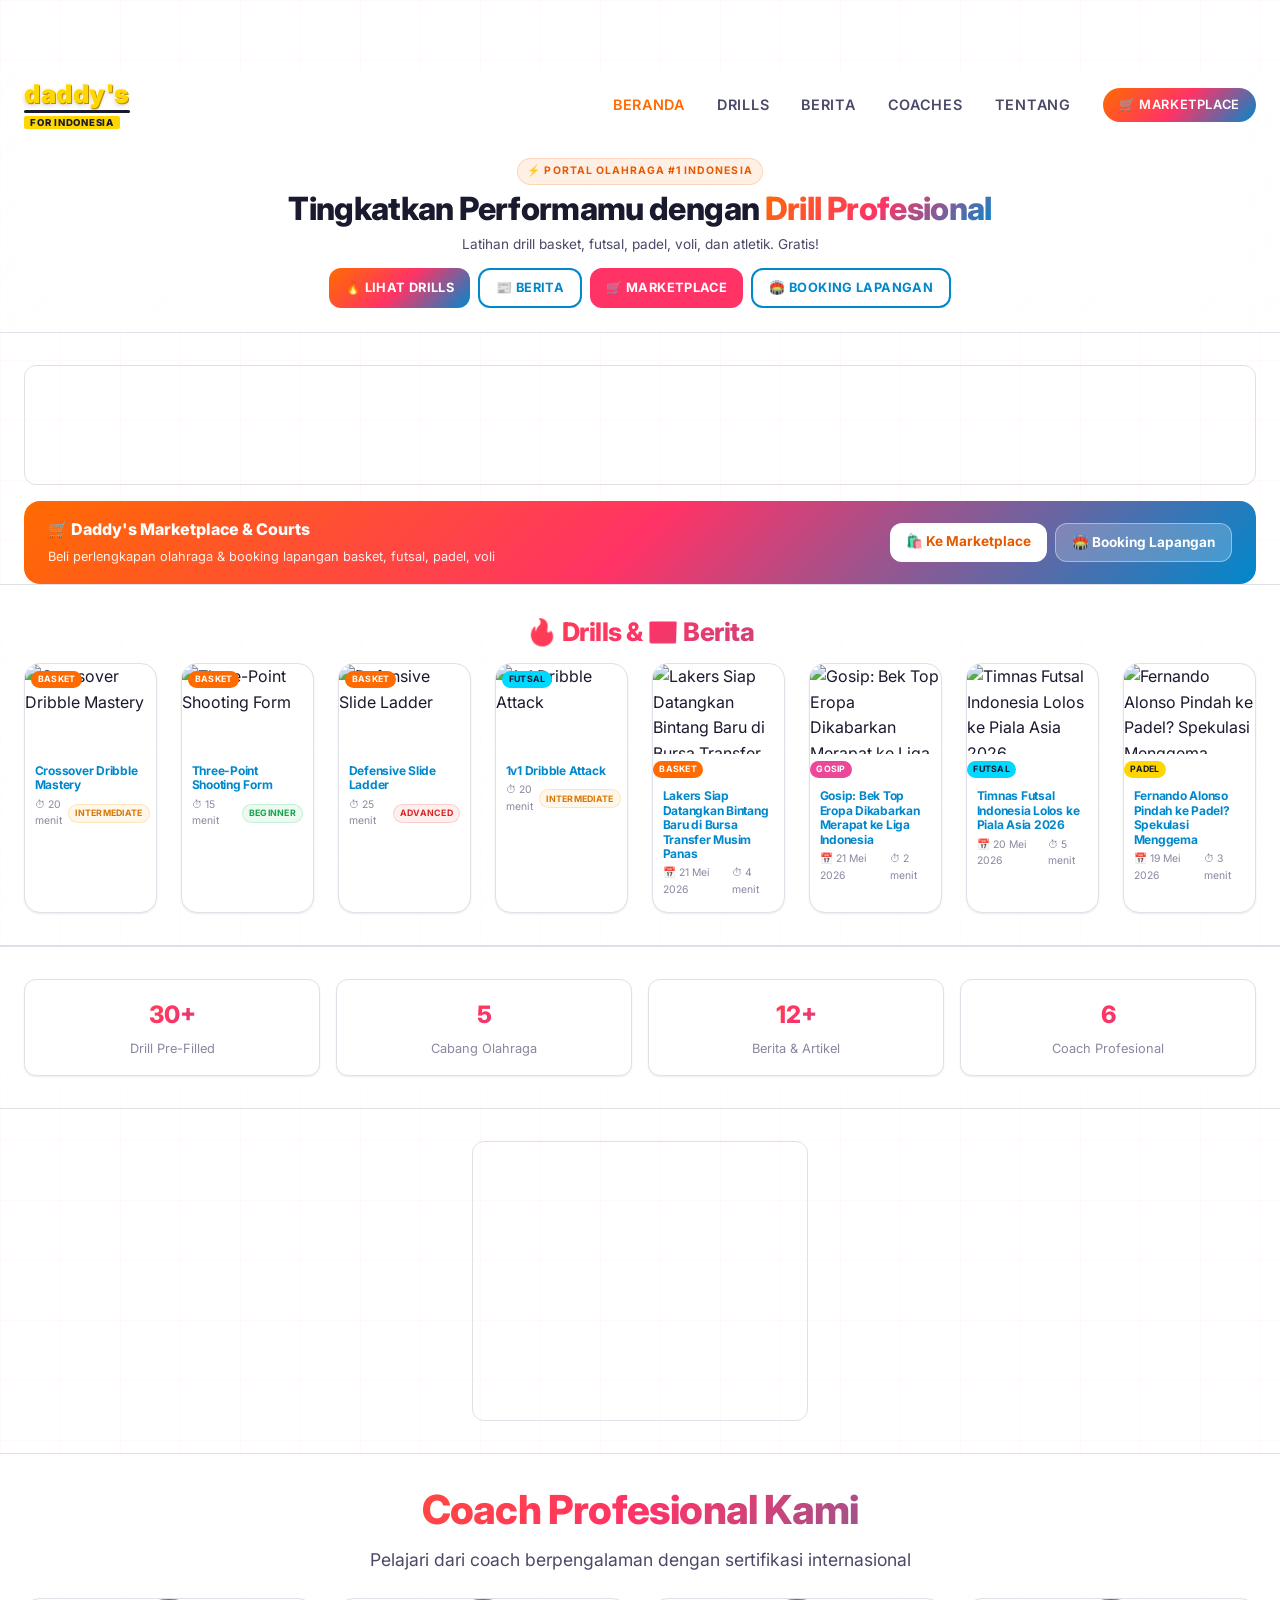
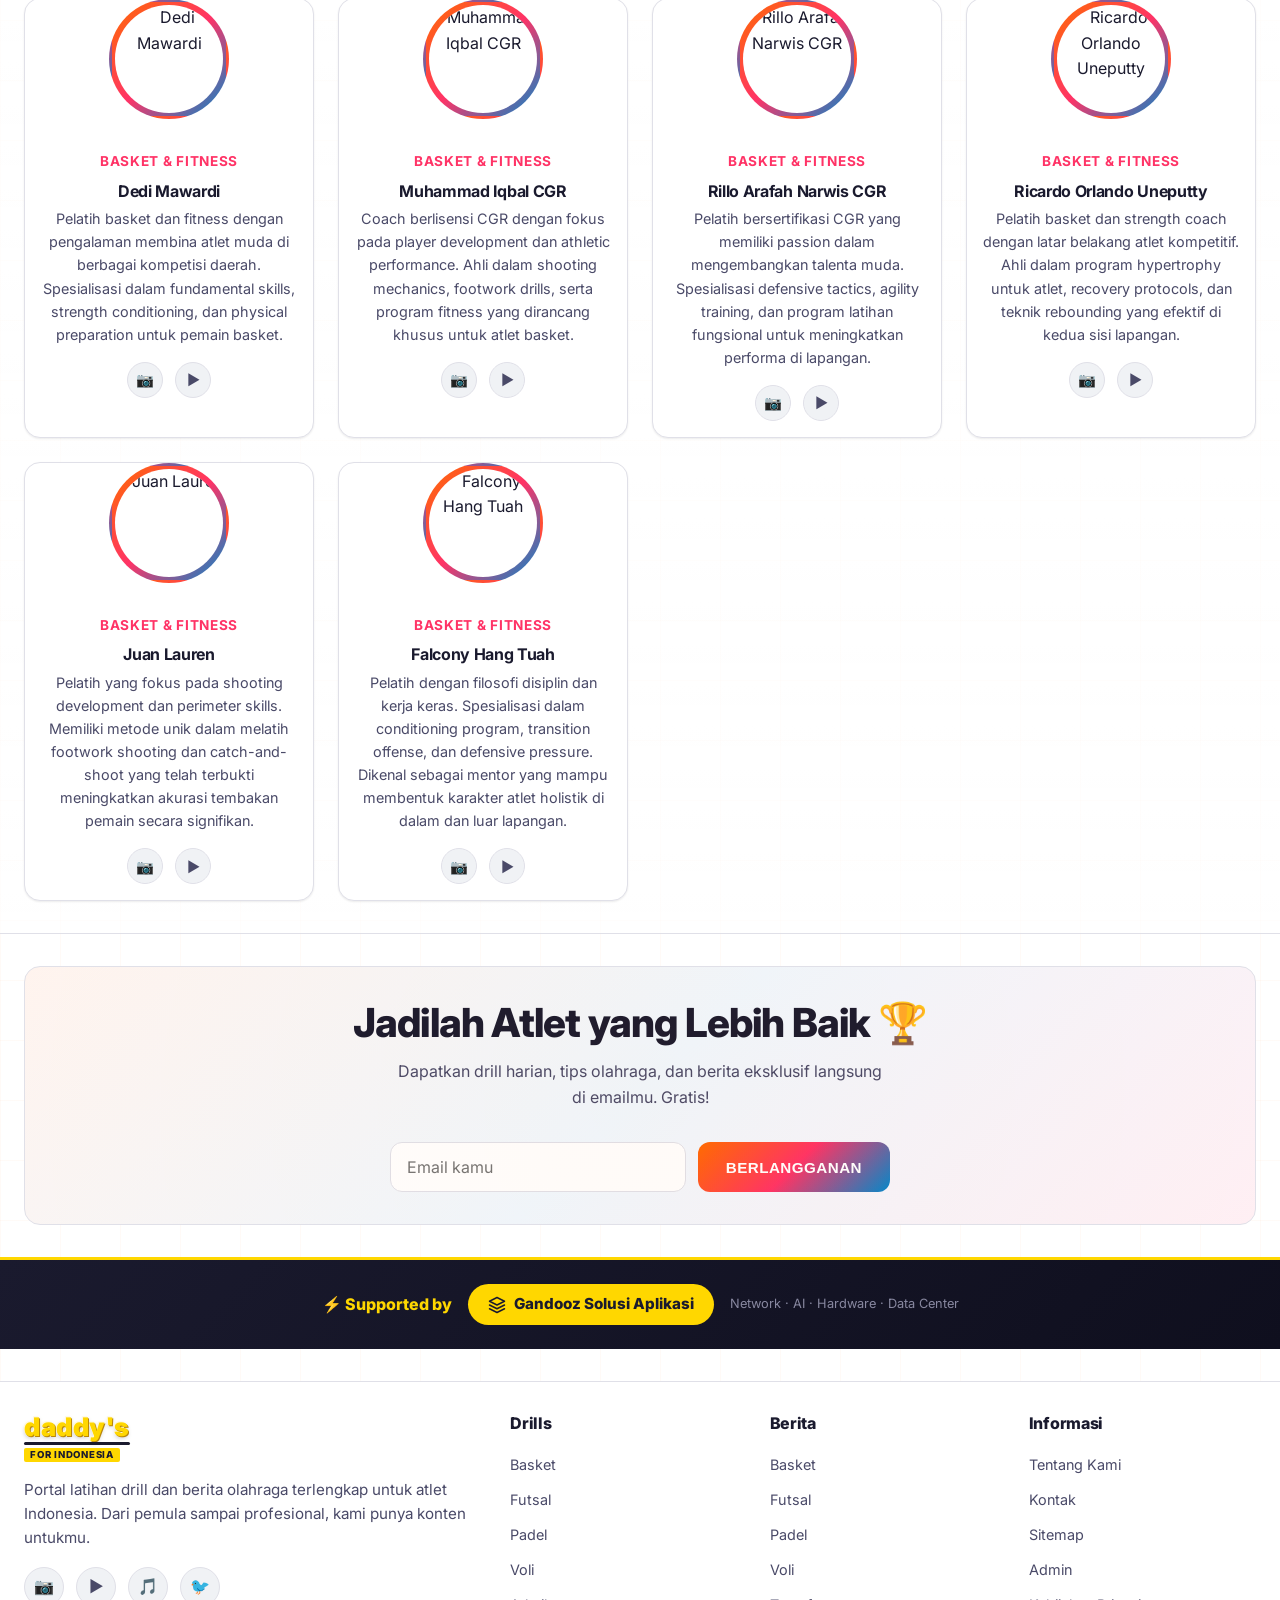
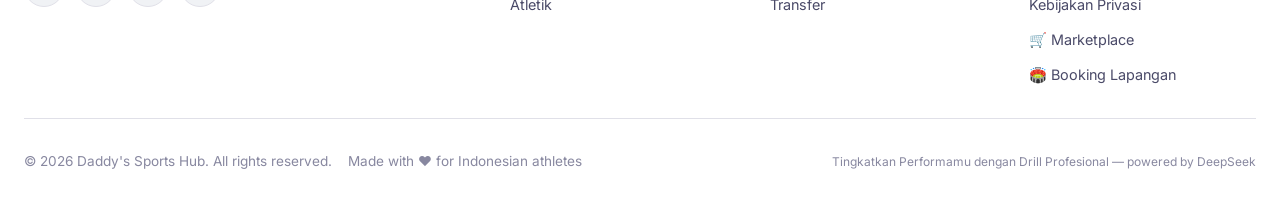
==== commit e6213bf1: "backup: 2026-05-25 09:55" ====
--- a/index.html
+++ b/index.html
@@ -14,7 +14,7 @@
   <link rel="preconnect" href="https://fonts.googleapis.com">
   <link rel="preconnect" href="https://fonts.gstatic.com" crossorigin>
   <link href="https://fonts.googleapis.com/css2?family=Inter:wght@400;500;600;700;800;900&display=swap" rel="stylesheet">
-  <link rel="stylesheet" href="css/styles.css?v=2">
+  <link rel="stylesheet" href="css/styles.css?v=6">
   <!-- Google AdSense -->
   <script async src="https://pagead2.googlesyndication.com/pagead/js/adsbygoogle.js?client=ca-pub-XXXXXXXXXXXXXXXX" crossorigin="anonymous"></script>
 </head>
@@ -22,9 +22,12 @@
   <!-- Header + Hero -->
   <header class="header" style="position:relative;background: linear-gradient(135deg, rgba(255,255,255,0.35) 0%, rgba(255,255,255,0.25) 100%), url('https://images.unsplash.com/photo-1548690312-e3b507d8c110?w=1920') center/cover; border-bottom: 1px solid var(--border);">
     <div class="container header-inner">
-      <a href="index.html" class="logo">
-        <div class="logo-icon">🏆</div>
-        <span>Daddy's Sports Hub</span>
+      <a href="index.html" class="logo" style="text-decoration:none;">
+        <div style="display:flex;flex-direction:column;align-items:flex-start;line-height:1;">
+          <span style="font-size:1.6rem;font-weight:900;color:#FFD700;text-shadow:1px 1px 0 #B8860B,-1px -1px 0 #FFF8DC,0 2px 4px rgba(0,0,0,0.2);letter-spacing:0.02em;">daddy's</span>
+          <span style="display:block;width:100%;height:3px;background:#1A1A2E;border-radius:2px;margin:3px 0;"></span>
+          <span style="font-size:0.6rem;font-weight:800;color:#1A1A2E;background:#FFD700;padding:2px 6px;border-radius:2px;letter-spacing:0.08em;text-transform:uppercase;">for indonesia</span>
+        </div>
       </a>
       <nav class="nav" role="navigation" aria-label="Main navigation">
         <a href="index.html" class="active">Beranda</a>
@@ -72,15 +75,13 @@
 
   </div>
 
-  <!-- Daily Drills -->
+  <!-- Drills & News — 8 Columns (4 + 4) -->
   <section class="section" style="background: linear-gradient(rgba(255,255,255,0.7), rgba(255,255,255,0.6)), url('https://images.unsplash.com/photo-1549060279-7e168fcee0c2?w=1200') center/cover; border-top: 1px solid var(--border); border-bottom: 1px solid var(--border);">
     <div class="container">
-      <div class="section-title">
-        <span class="daily-indicator">Drills Hari Ini</span>
-        <h2 class="text-gradient">Latihan Pilihan Harian</h2>
-        <p>Drill yang direkomendasikan untuk latihan hari ini, berdasarkan rotasi harian</p>
-      </div>
-      <div class="grid grid-4" id="daily-drills"></div>
+      <div class="section-title" style="margin-bottom:1rem;">
+        <h2 class="text-gradient" style="font-size:clamp(1.1rem, 2.5vw, 1.6rem);">🔥 Drills & 📰 Berita</h2>
+      </div>
+      <div class="grid grid-8" id="drills-news-combo"></div>
     </div>
   </section>
 
@@ -105,19 +106,6 @@
           <div class="stat-label">Coach Profesional</div>
         </div>
       </div>
-    </div>
-  </section>
-
-  </div>
-
-  <!-- Featured News -->
-  <section class="section" style="background: linear-gradient(rgba(255,255,255,0.7), rgba(255,255,255,0.6)), url('https://images.unsplash.com/photo-1594381898411-846e7d193883?w=1200') center/cover; border-top: 1px solid var(--border); border-bottom: 1px solid var(--border);">
-    <div class="container">
-      <div class="section-title">
-        <h2 class="text-gradient">Berita Olahraga Terbaru</h2>
-        <p>Update berita basket, futsal, padel, voli, atletik, dan transfer terkini</p>
-      </div>
-      <div class="grid grid-4" id="featured-news"></div>
     </div>
   </section>
 
@@ -155,14 +143,31 @@
     </div>
   </section>
 
+  <!-- Supported by Gandooz -->
+  <section class="section" style="background: linear-gradient(135deg, #1A1A2E 0%, #0F0F1E 100%); border-top: 3px solid #FFD700; padding: 1.5rem 0;">
+    <div class="container">
+      <div style="display:flex;align-items:center;justify-content:center;gap:1rem;flex-wrap:wrap;text-align:center;">
+        <div style="color:#FFD700;font-weight:800;font-size:1rem;">⚡ Supported by</div>
+        <a href="gandooz.html" style="display:flex;align-items:center;gap:0.5rem;background:#FFD700;color:#1A1A2E;padding:0.5rem 1.25rem;border-radius:9999px;font-weight:800;font-size:0.95rem;transition:all 0.3s;" onmouseover="this.style.background='#fff'" onmouseout="this.style.background='#FFD700'">
+          <svg viewBox="0 0 24 24" fill="none" style="width:18px;height:18px;"><path d="M12 2L2 7l10 5 10-5-10-5zM2 17l10 5 10-5M2 12l10 5 10-5" stroke="currentColor" stroke-width="2" stroke-linecap="round" stroke-linejoin="round"/></svg>
+          Gandooz Solusi Aplikasi
+        </a>
+        <span style="color:#8888A0;font-size:0.8rem;">Network · AI · Hardware · Data Center</span>
+      </div>
+    </div>
+  </section>
+
   <!-- Footer -->
   <footer class="footer">
     <div class="container">
       <div class="footer-grid">
         <div class="footer-brand">
-          <div class="logo" style="margin-bottom:1rem;">
-            <div class="logo-icon">🏆</div>
-            <span>Daddy's Sports Hub</span>
+          <div class="logo" style="margin-bottom:1rem;text-decoration:none;">
+            <div style="display:flex;flex-direction:column;align-items:flex-start;line-height:1;">
+              <span style="font-size:1.6rem;font-weight:900;color:#FFD700;text-shadow:1px 1px 0 #B8860B,-1px -1px 0 #FFF8DC,0 2px 4px rgba(0,0,0,0.2);letter-spacing:0.02em;">daddy's</span>
+              <span style="display:block;width:100%;height:3px;background:#1A1A2E;border-radius:2px;margin:3px 0;"></span>
+              <span style="font-size:0.6rem;font-weight:800;color:#1A1A2E;background:#FFD700;padding:2px 6px;border-radius:2px;letter-spacing:0.08em;text-transform:uppercase;">for indonesia</span>
+            </div>
           </div>
           <p>Portal latihan drill dan berita olahraga terlengkap untuk atlet Indonesia. Dari pemula sampai profesional, kami punya konten untukmu.</p>
           <div class="footer-social">
@@ -212,41 +217,33 @@
     </div>
   </footer>
 
-  <script src="js/data.js?v=2"></script>
-  <script src="js/main.js?v=2"></script>
+  <script src="js/site-data.js?v=6"></script>
+  <script src="js/main.js?v=6"></script>
   <script>
-    // Render Daily Drills
+    // Render Drills & News combined (4 + 4 = 8 cards)
     (function() {
-      const container = document.getElementById('daily-drills');
-      let drills = loadContent().drills;
-      container.innerHTML = drills.map(d => `
-        <article class="card drill-card" data-animate>
+      const container = document.getElementById('drills-news-combo');
+      const drills = loadContent().drills.slice(0, 4);
+      const news = loadContent().news.sort((a, b) => new Date(b.date) - new Date(a.date)).slice(0, 4);
+      
+      const drillsHtml = drills.map(d => `
+        <article class="card compact-card drill-card" data-animate>
           <div class="card-image">
             <img src="${d.image}" alt="${d.title}" loading="lazy">
             <span class="badge ${getSportBadgeClass(d.sport)} sport-badge">${sportNames[d.sport] || d.sport}</span>
-            <span class="badge ${getDifficultyBadgeClass(d.difficulty)} difficulty-badge">${d.difficulty}</span>
           </div>
           <div class="card-content">
             <h3 class="card-title"><a href="drill-detail.html?id=${d.id}">${d.title}</a></h3>
             <div class="card-meta">
               <span>⏱ ${d.duration}</span>
-              <span>👁 ${formatNumber(d.views)}</span>
-            </div>
-            <p class="card-excerpt">${d.excerpt}</p>
-            <div class="drill-info">
-              <span>🎯 ${d.equipment}</span>
+              <span class="badge ${getDifficultyBadgeClass(d.difficulty)}">${d.difficulty}</span>
             </div>
           </div>
         </article>
       `).join('');
-    })();
-
-    // Render Featured News
-    (function() {
-      const container = document.getElementById('featured-news');
-      const news = loadContent().news.sort((a, b) => new Date(b.date) - new Date(a.date));
-      container.innerHTML = news.map(n => `
-        <article class="card news-card" data-animate>
+      
+      const newsHtml = news.map(n => `
+        <article class="card compact-card news-card" data-animate>
           <div class="card-image">
             <img src="${n.image}" alt="${n.title}" loading="lazy">
             <span class="badge ${getSportBadgeClass(n.category)}">${n.category}</span>
@@ -257,10 +254,11 @@
               <span>📅 ${formatDate(n.date)}</span>
               <span>⏱ ${n.readTime}</span>
             </div>
-            <p class="card-excerpt">${n.excerpt}</p>
           </div>
         </article>
       `).join('');
+      
+      container.innerHTML = drillsHtml + newsHtml;
     })();
 
     // Render Coaches Preview
--- a/css/styles.css
+++ b/css/styles.css
@@ -52,6 +52,7 @@
   line-height: 1.6;
   overflow-x: hidden;
   min-height: 100vh;
+  padding-top: 70px;
   background-image:
     linear-gradient(90deg, rgba(255,107,0,0.03) 1px, transparent 1px),
     linear-gradient(rgba(255,107,0,0.03) 1px, transparent 1px);
@@ -306,6 +307,7 @@
 .grid-2 { grid-template-columns: repeat(2, 1fr); }
 .grid-3 { grid-template-columns: repeat(3, 1fr); }
 .grid-4 { grid-template-columns: repeat(4, 1fr); }
+.grid-8 { grid-template-columns: repeat(8, 1fr); }
 
 /* ============================================
    HEADER & NAVIGATION
@@ -1457,6 +1459,44 @@
 }
 
 /* ============================================
+   COMPACT CARDS (8-column grid)
+   ============================================ */
+.compact-card .card-image img {
+  height: 90px;
+}
+
+.compact-card .card-title {
+  font-size: 0.75rem;
+  line-height: 1.2;
+  margin-bottom: 0.25rem;
+}
+
+.compact-card .card-meta {
+  font-size: 0.65rem;
+  gap: 0.4rem;
+  margin-bottom: 0.25rem;
+}
+
+.compact-card .card-content {
+  padding: 0.6rem;
+}
+
+.compact-card .badge {
+  font-size: 0.55rem;
+  padding: 0.1rem 0.4rem;
+}
+
+.compact-card .sport-badge {
+  top: 0.4rem;
+  left: 0.4rem;
+}
+
+.compact-card .difficulty-badge {
+  top: 0.4rem;
+  right: 0.4rem;
+}
+
+/* ============================================
    RESPONSIVE DESIGN
    ============================================ */
 @media (max-width: 1024px) {
@@ -1485,8 +1525,9 @@
     grid-template-columns: repeat(2, 1fr);
   }
   
-  .grid-4 {
-    grid-template-columns: repeat(2, 1fr);
+  .grid-4,
+  .grid-8 {
+    grid-template-columns: repeat(4, 1fr);
   }
 }
 
@@ -1507,6 +1548,7 @@
     .nav.active {
     display: flex;
     background: #FFFFFF;
+    z-index: 1001;
   }
   
   .mobile-toggle {
@@ -1515,8 +1557,17 @@
   
   .grid-2,
   .grid-3,
-  .grid-4 {
-    grid-template-columns: 1fr;
+  .grid-4,
+  .grid-8 {
+    grid-template-columns: repeat(2, 1fr);
+  }
+  
+  .compact-card .card-image img {
+    height: 110px;
+  }
+  
+  .compact-card .card-title {
+    font-size: 0.8rem;
   }
   
   .footer-grid {
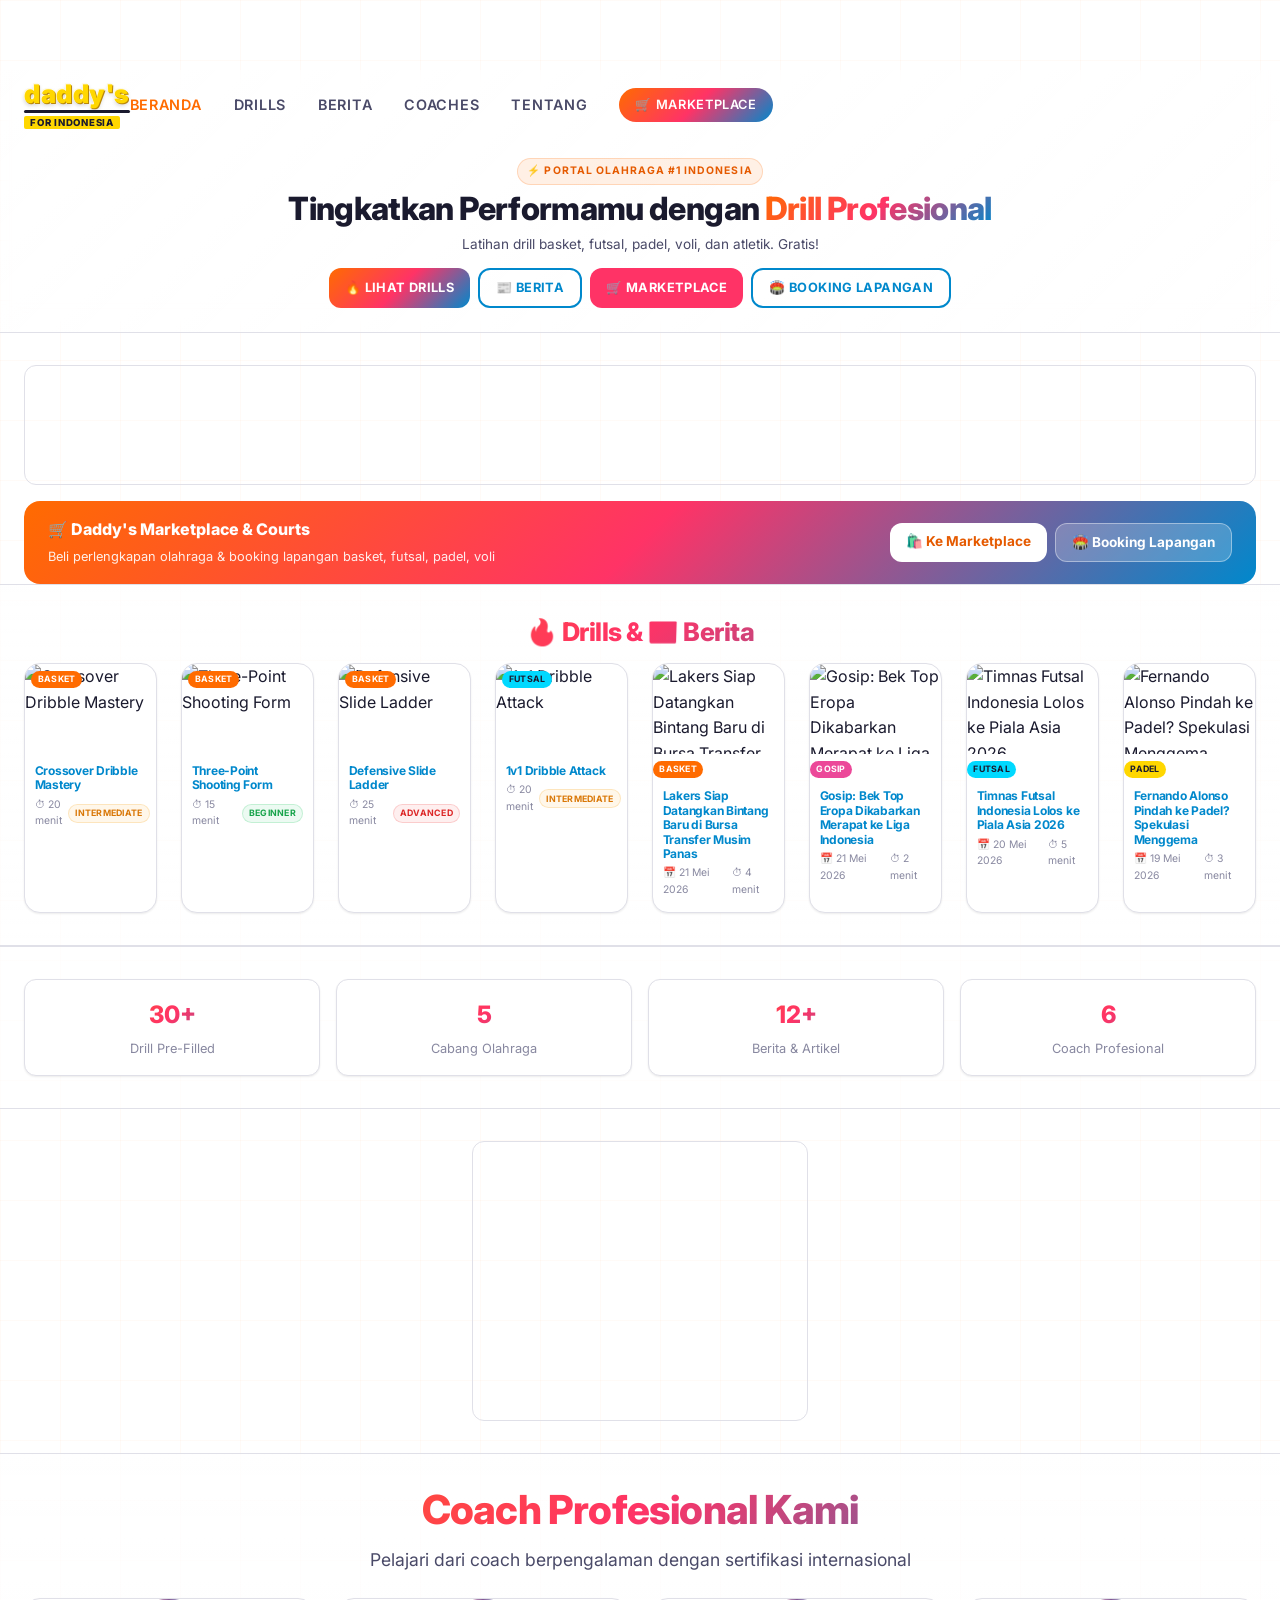
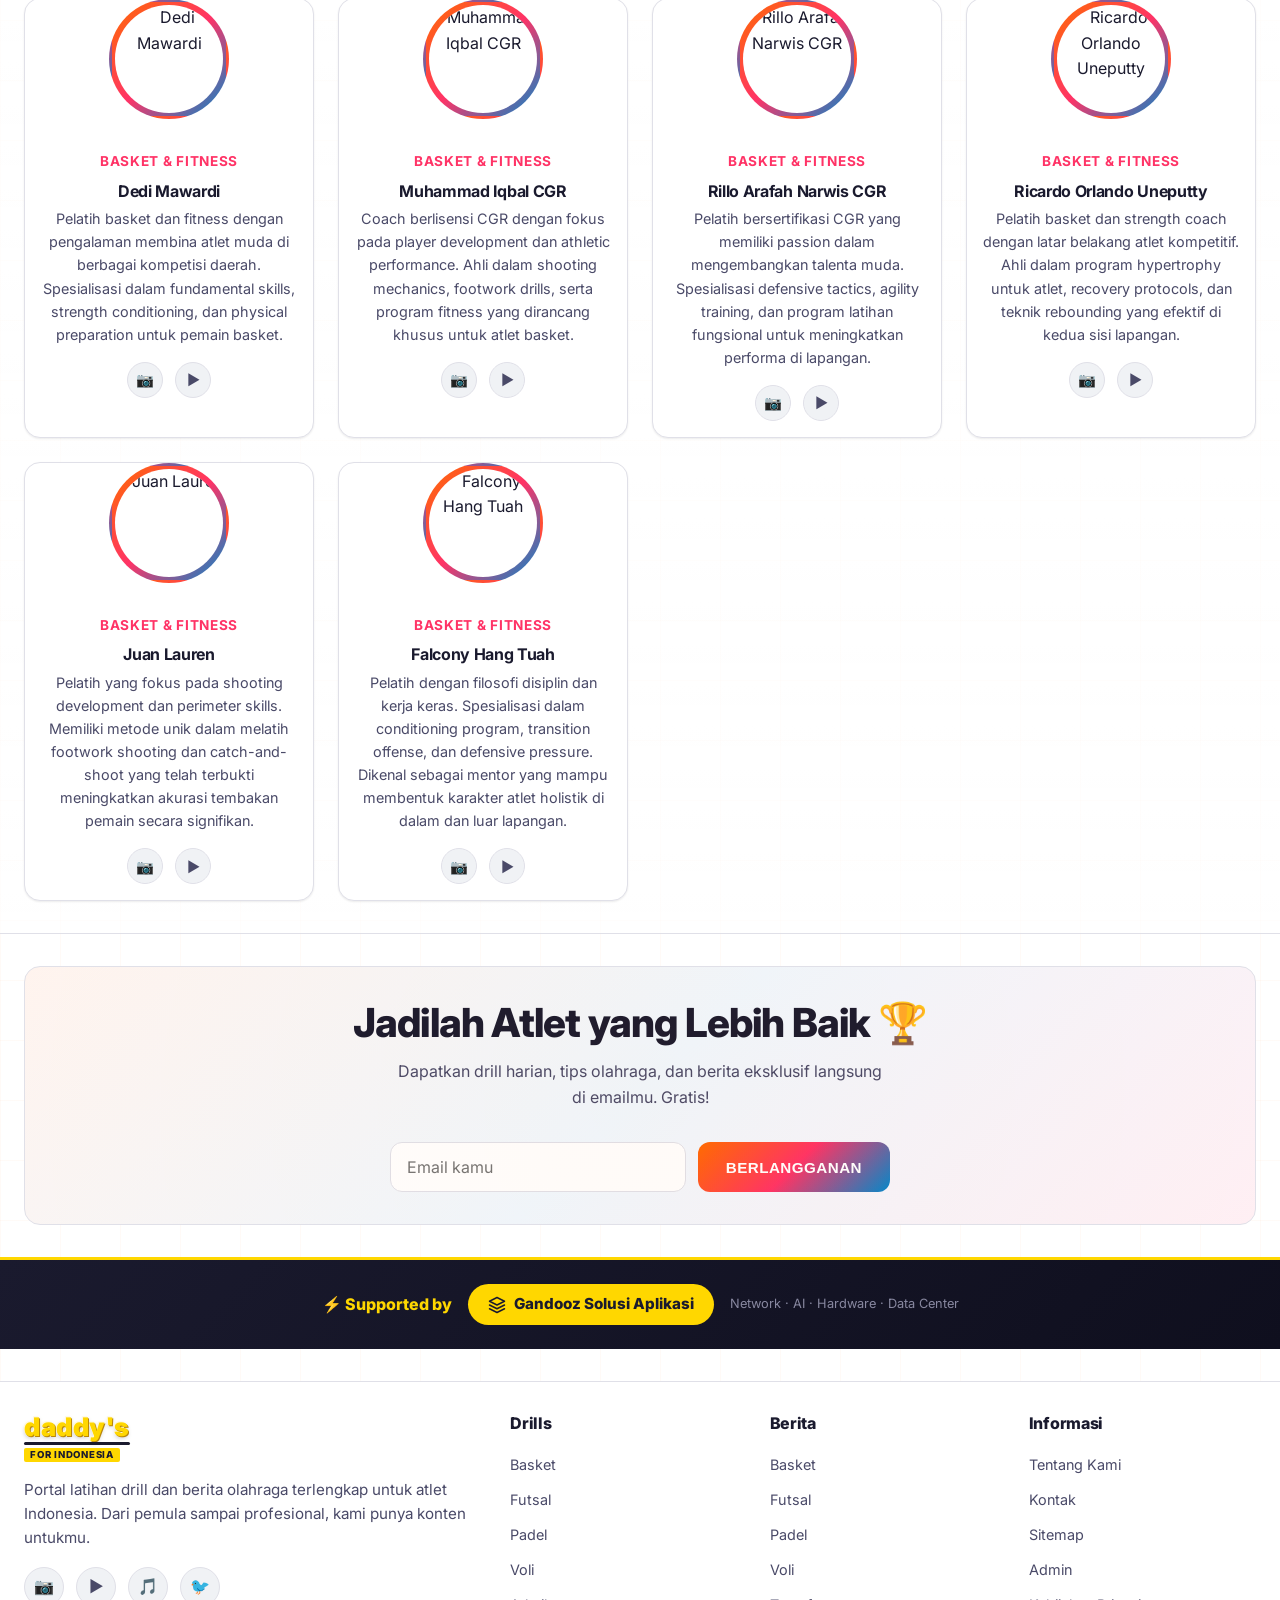
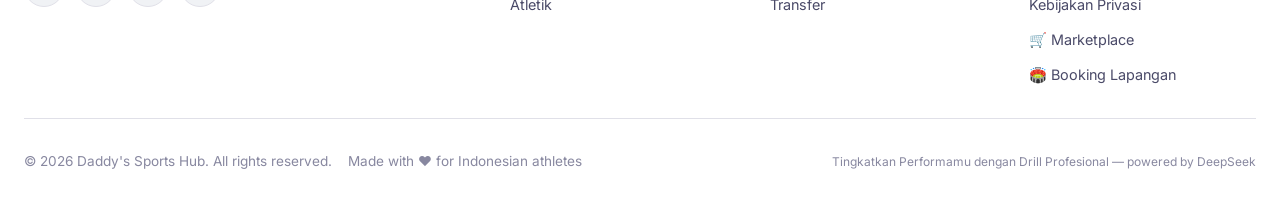
==== commit 6f330b0c: "feat: integrate Clerk auth from marketplace" ====
--- a/index.html
+++ b/index.html
@@ -17,6 +17,7 @@
   <link rel="stylesheet" href="css/styles.css?v=6">
   <!-- Google AdSense -->
   <script async src="https://pagead2.googlesyndication.com/pagead/js/adsbygoogle.js?client=ca-pub-XXXXXXXXXXXXXXXX" crossorigin="anonymous"></script>
+  <script async crossorigin="anonymous" data-clerk-publishable-key="pk_live_Y2xlcmsubWFya2V0cGxhY2UuZGFkZHlzLXNwb3J0aHViLmNvbSQ" src="https://cdn.jsdelivr.net/npm/@clerk/clerk-js@5/dist/clerk.browser.js" type="text/javascript"></script>
 </head>
 <body>
   <!-- Header + Hero -->
@@ -37,6 +38,7 @@
         <a href="about.html">Tentang</a>
         <a href="https://marketplace.daddys-sporthub.com" target="_blank" rel="noopener" style="background:var(--gradient-hero);color:#fff;padding:0.4rem 1rem;border-radius:9999px;font-size:0.8rem;">🛒 Marketplace</a>
       </nav>
+      <div class="clerk-auth-container" style="margin-left:auto;display:flex;align-items:center;gap:0.5rem;"></div>
       <button class="mobile-toggle" aria-label="Toggle menu" aria-expanded="false">☰</button>
     </div>
     <div class="container" style="text-align:center;padding: 1rem 0 1.5rem;">
@@ -283,5 +285,6 @@
       `).join('');
     })();
   </script>
+  <script src="js/clerk-auth.js?v=6"></script>
 </body>
 </html>
--- a/css/styles.css
+++ b/css/styles.css
@@ -1642,3 +1642,49 @@
     padding: 1.5rem;
   }
 }
+
+/* ============================================
+   CLERK AUTH STYLES
+   ============================================ */
+
+.clerk-auth-container {
+  margin-left: auto;
+  display: flex;
+  align-items: center;
+  gap: 0.5rem;
+}
+
+.clerk-signin-btn {
+  display: inline-flex;
+  align-items: center;
+  gap: 0.35rem;
+  background: var(--gradient-hero);
+  color: #fff;
+  border: none;
+  padding: 0.4rem 1rem;
+  border-radius: 9999px;
+  font-size: 0.8rem;
+  font-weight: 600;
+  cursor: pointer;
+  transition: opacity 0.2s;
+  white-space: nowrap;
+}
+
+.clerk-signin-btn:hover {
+  opacity: 0.9;
+}
+
+/* Clerk sign-in mount di admin */
+#clerk-signin-mount {
+  min-height: 400px;
+}
+
+#clerk-signin-mount .cl-rootBox {
+  width: 100% !important;
+}
+
+@media (max-width: 768px) {
+  .clerk-auth-container {
+    display: none;
+  }
+}
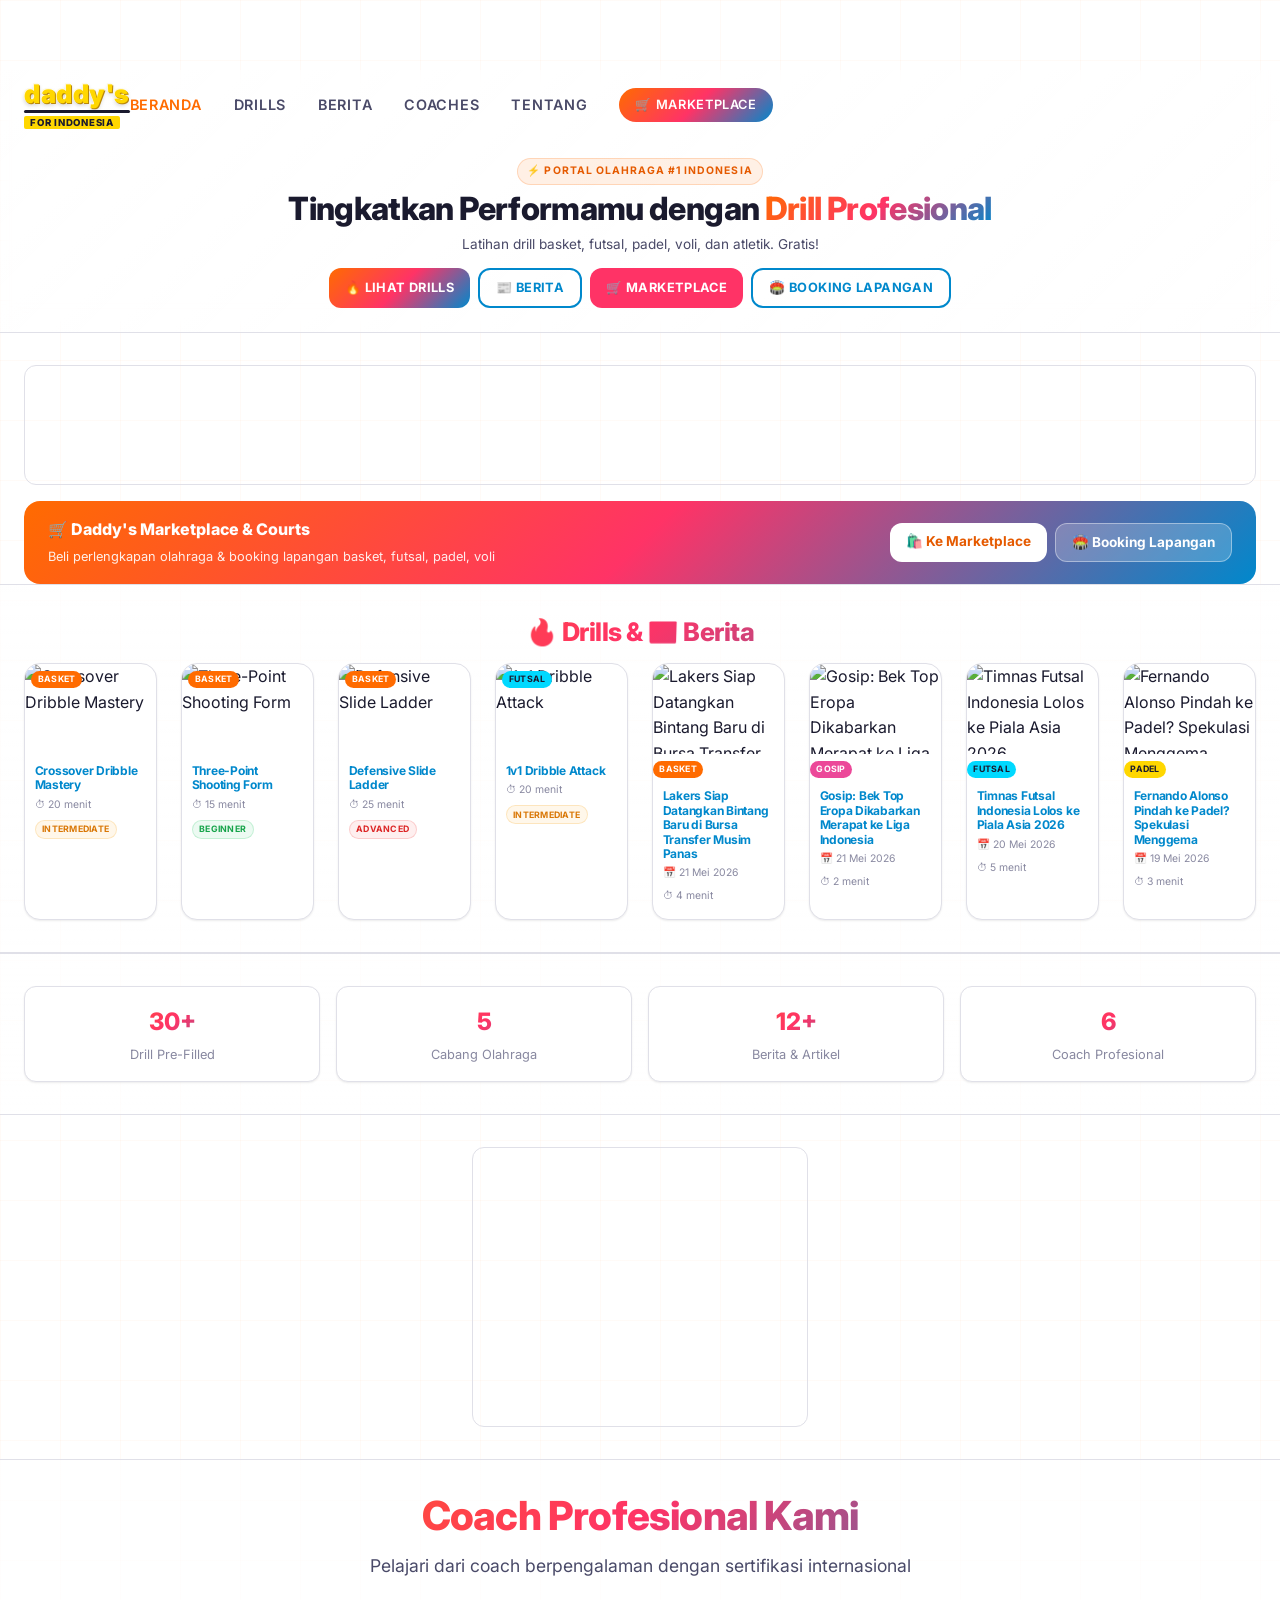
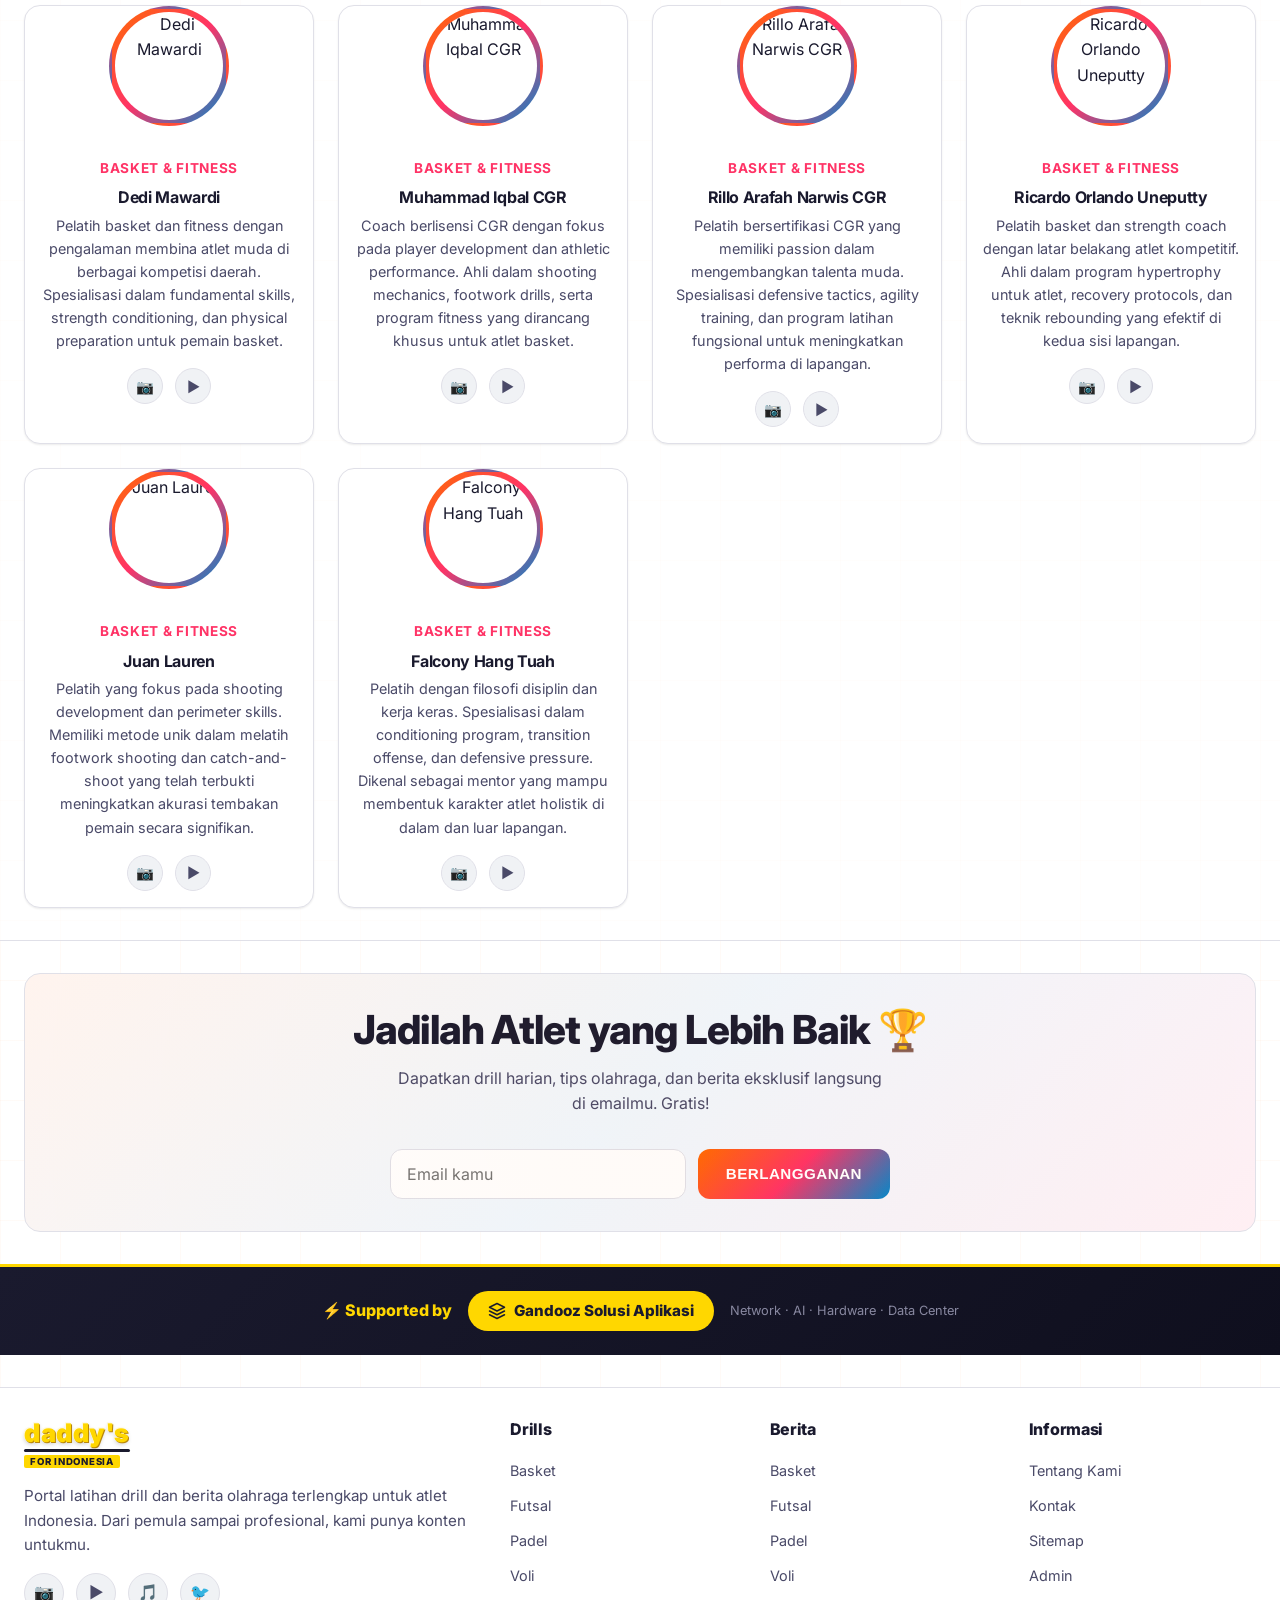
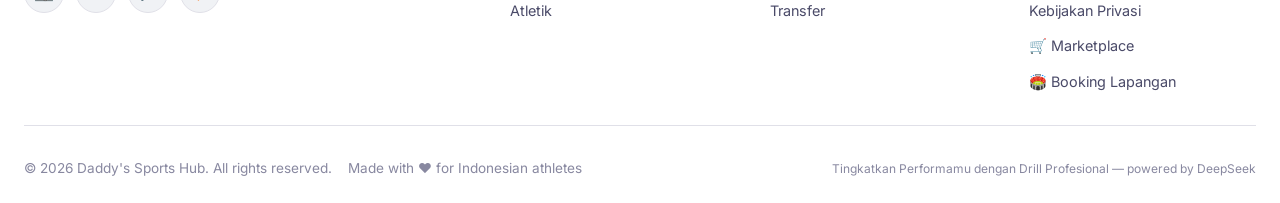
==== commit 2c376bf2: "fix: mobile horizontal scroll, add scroll-cards utility, flex-wrap fixes" ====
--- a/index.html
+++ b/index.html
@@ -45,7 +45,7 @@
       <div class="hero-badge" style="font-size:0.65rem;padding:0.25rem 0.6rem;margin-bottom:0.35rem;">⚡ Portal Olahraga #1 Indonesia</div>
       <h1 style="font-size:clamp(1.25rem, 3vw, 2rem);margin-bottom:0.35rem;">Tingkatkan Performamu dengan <span class="text-gradient">Drill Profesional</span></h1>
       <p style="font-size:0.85rem;margin-bottom:0.75rem;color:var(--text-secondary);">Latihan drill basket, futsal, padel, voli, dan atletik. Gratis!</p>
-      <div style="display:flex;gap:0.5rem;justify-content:center;">
+      <div style="display:flex;gap:0.5rem;justify-content:center;flex-wrap:wrap;">
         <a href="drills.html" class="btn btn-primary btn-sm">🔥 Lihat Drills</a>
         <a href="news.html" class="btn btn-secondary btn-sm">📰 Berita</a>
         <a href="https://marketplace.daddys-sporthub.com" target="_blank" rel="noopener" class="btn btn-primary btn-sm" style="background:var(--accent);color:#fff;border-color:var(--accent);">🛒 Marketplace</a>
--- a/css/styles.css
+++ b/css/styles.css
@@ -286,6 +286,7 @@
   font-size: 0.75rem;
   color: var(--text-muted);
   margin-bottom: 0.5rem;
+  flex-wrap: wrap;
 }
 
 .card-excerpt {
@@ -594,6 +595,7 @@
   border-top: 1px solid var(--border);
   font-size: 0.75rem;
   color: var(--text-muted);
+  flex-wrap: wrap;
 }
 
 .drill-info span {
@@ -1281,7 +1283,8 @@
   display: flex;
   align-items: center;
   gap: 0.75rem;
-  min-width: 300px;
+  min-width: 0;
+  max-width: calc(100vw - 2rem);
   animation: slideIn 0.3s ease;
 }
 
@@ -1527,7 +1530,7 @@
   
   .grid-4,
   .grid-8 {
-    grid-template-columns: repeat(4, 1fr);
+    grid-template-columns: repeat(2, 1fr);
   }
 }
 
@@ -1556,10 +1559,13 @@
   }
   
   .grid-2,
-  .grid-3,
+  .grid-3 {
+    grid-template-columns: repeat(2, 1fr);
+  }
+  
   .grid-4,
   .grid-8 {
-    grid-template-columns: repeat(2, 1fr);
+    grid-template-columns: repeat(1, 1fr);
   }
   
   .compact-card .card-image img {
@@ -1640,6 +1646,13 @@
   
   .admin-login-box {
     padding: 1.5rem;
+  }
+  
+  .grid-2,
+  .grid-3,
+  .grid-4,
+  .grid-8 {
+    grid-template-columns: 1fr;
   }
 }
 
@@ -1688,3 +1701,32 @@
     display: none;
   }
 }
+
+/* ============================================
+   MOBILE SCROLL CARDS
+   ============================================ */
+
+@media (max-width: 768px) {
+  .scroll-cards {
+    display: flex;
+    gap: 1rem;
+    overflow-x: auto;
+    flex-wrap: nowrap;
+    -webkit-overflow-scrolling: touch;
+    padding-bottom: 0.5rem;
+    scrollbar-width: none;
+  }
+  
+  .scroll-cards::-webkit-scrollbar {
+    display: none;
+  }
+  
+  .scroll-cards > * {
+    min-width: 260px;
+    flex-shrink: 0;
+  }
+  
+  .scroll-cards .card {
+    margin-bottom: 0;
+  }
+}
